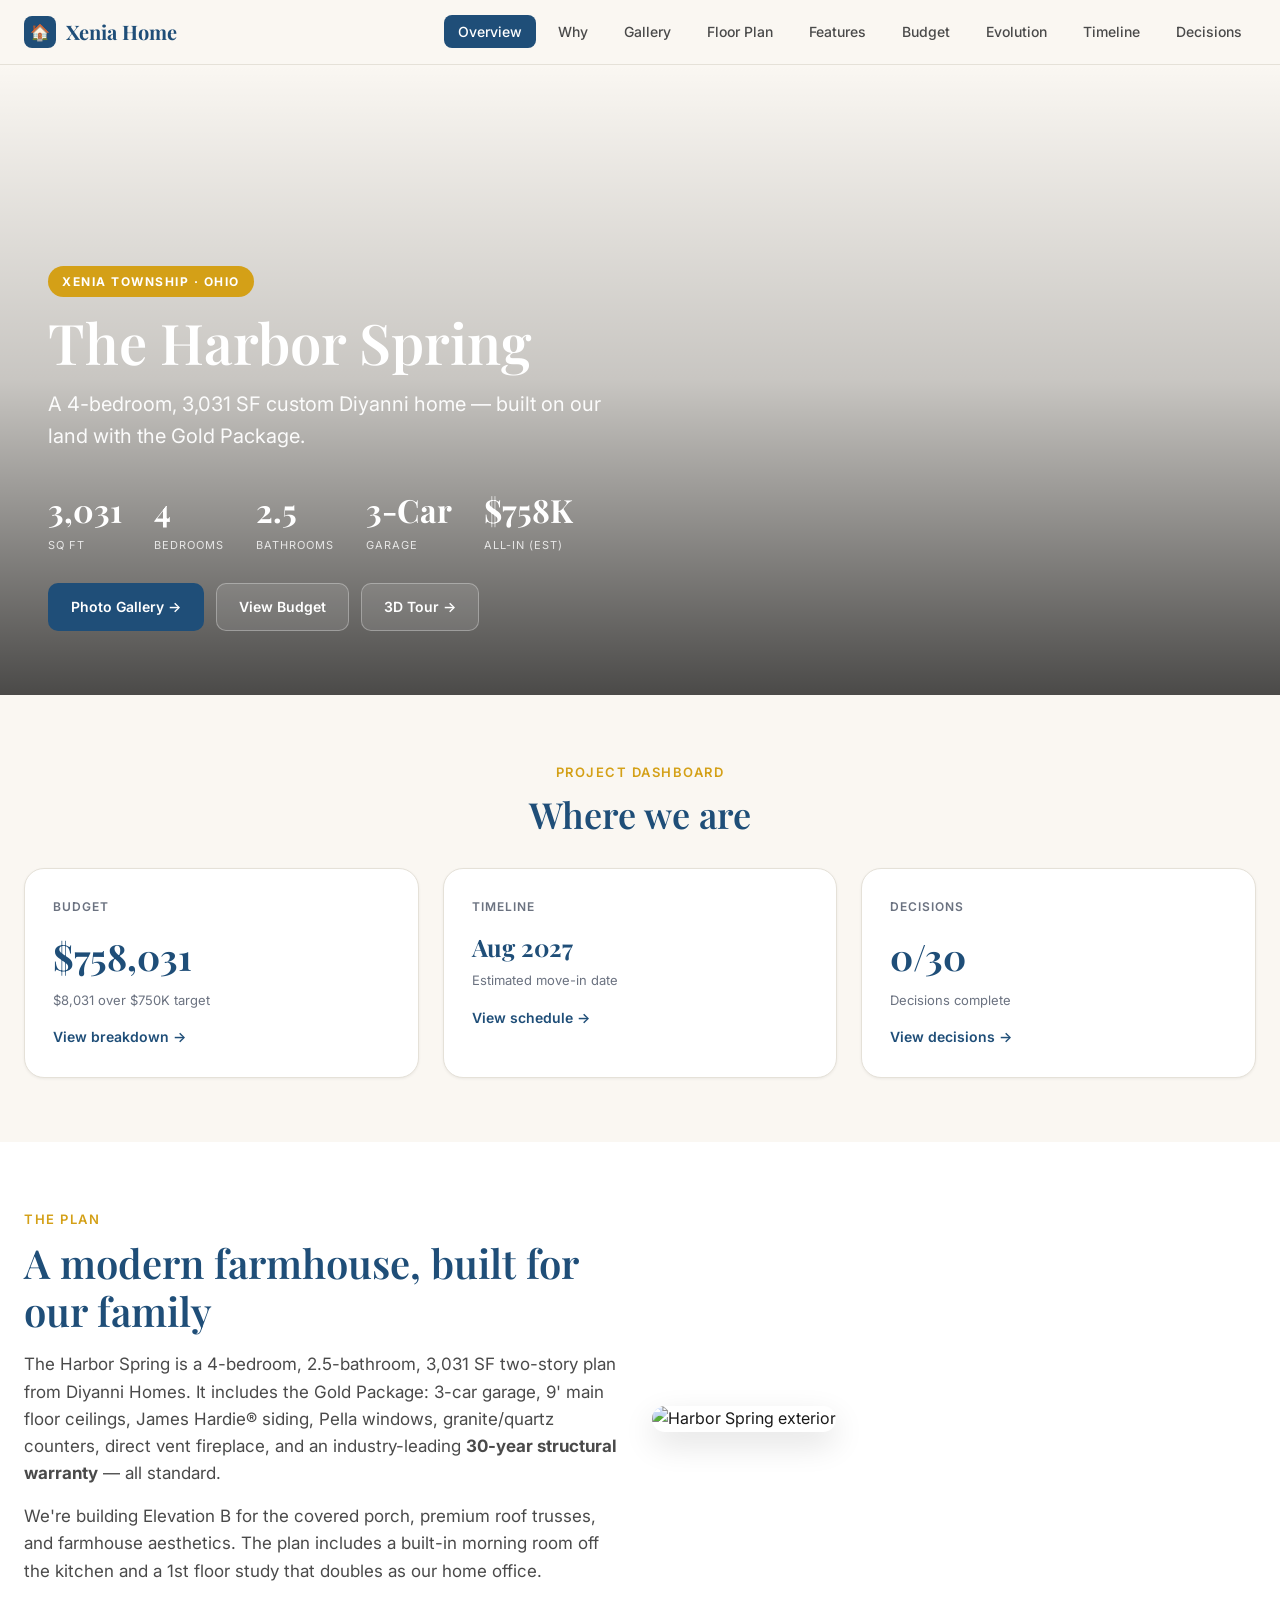
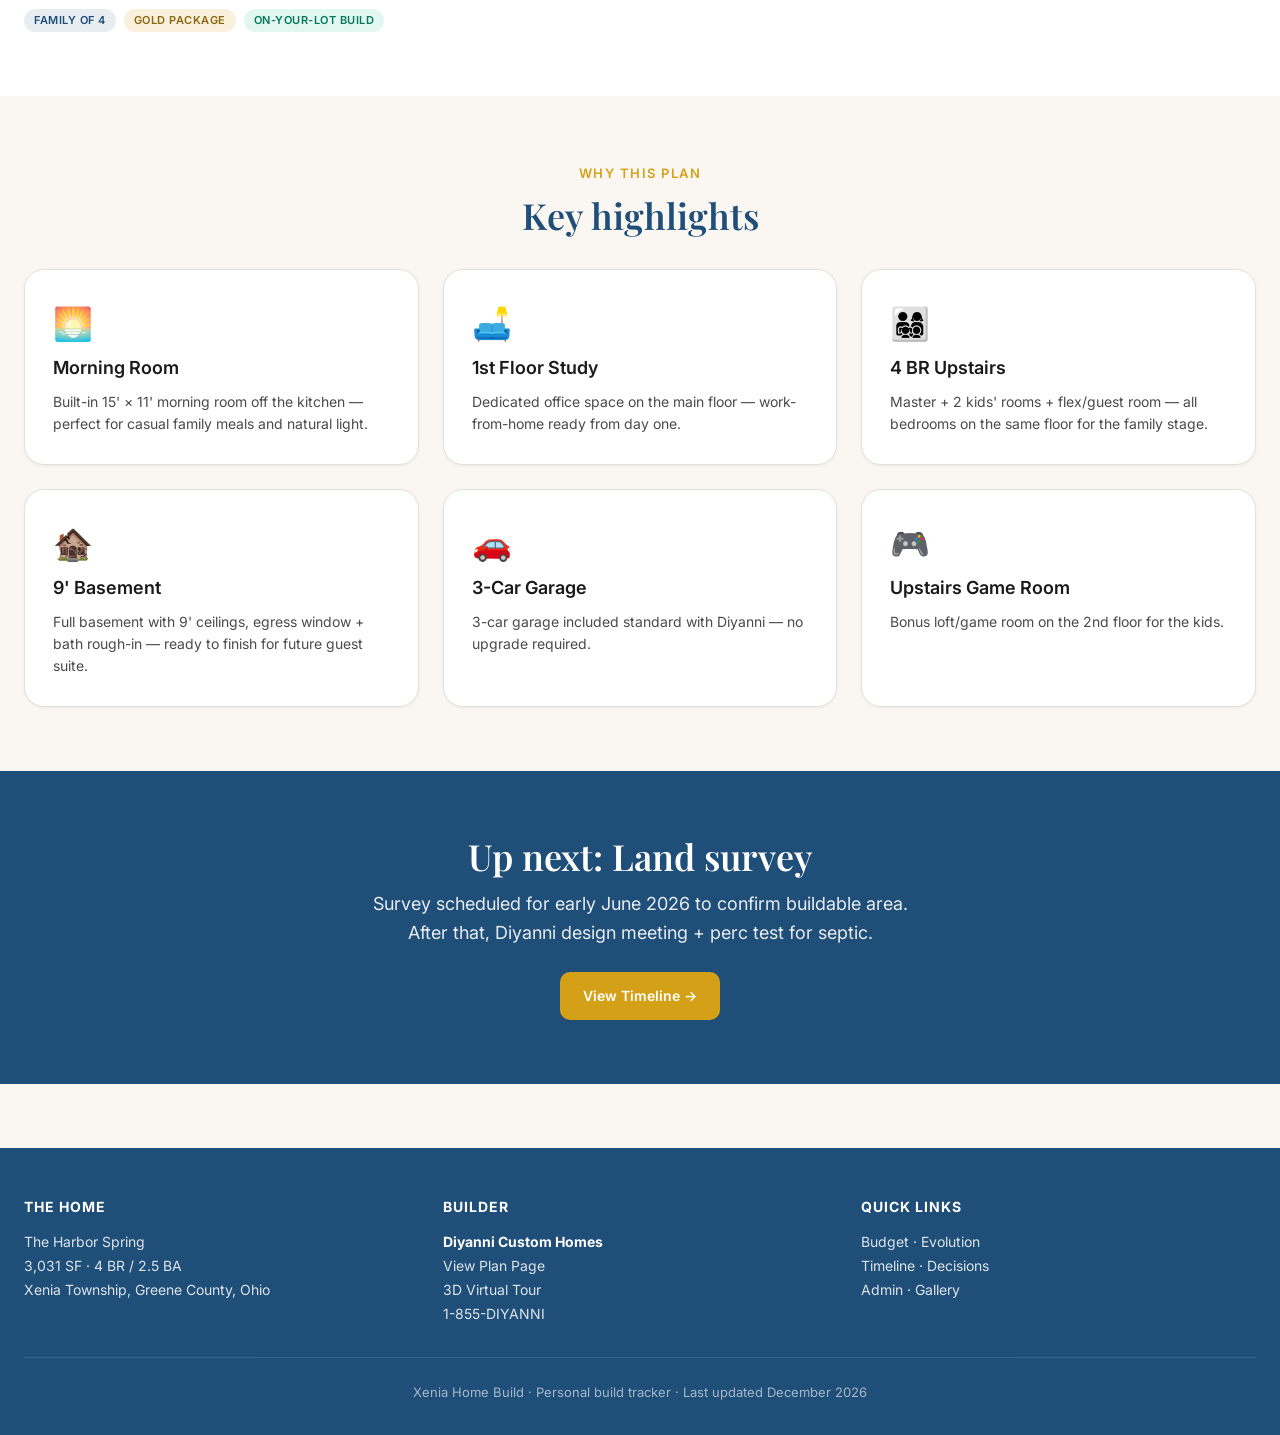
==== index.html @ 233eae73 "Add Why Harbor Spring decision page" ====
<!DOCTYPE html>
<html lang="en">
<head>
<meta charset="UTF-8">
<meta name="viewport" content="width=device-width, initial-scale=1.0">
<title>Xenia Home Build · The Harbor Spring</title>
<meta name="description" content="Tracking the Harbor Spring build in Xenia Township, Ohio">
<link rel="preconnect" href="https://fonts.googleapis.com">
<link rel="preconnect" href="https://fonts.gstatic.com" crossorigin>
<link href="https://fonts.googleapis.com/css2?family=Inter:wght@400;500;600;700&family=Playfair+Display:wght@400;600;700&display=swap" rel="stylesheet">
<link rel="stylesheet" href="css/styles.css">
<script src="https://cdn.jsdelivr.net/npm/@supabase/supabase-js@2"></script>
<script src="js/config.js"></script>
<script src="js/db.js"></script>
<script src="js/meta.js"></script>
</head>
<body data-page="home">

<div id="nav-placeholder"></div>

<!-- HERO -->
<section class="hero">
  <div class="hero-img" style="background-image: url('https://admin.diyannihomes.com/galleries/T%201210%20Longshore%20Rd00094-2.jpg');"></div>
  <div class="hero-content">
    <div class="container">
      <span class="hero-eyebrow">Xenia Township · Ohio</span>
      <h1>The Harbor Spring</h1>
      <p>A 4-bedroom, 3,031 SF custom Diyanni home — built on our land with the Gold Package.</p>
      <div class="hero-stats">
        <div><div class="hero-stat-value">3,031</div><div class="hero-stat-label">Sq Ft</div></div>
        <div><div class="hero-stat-value">4</div><div class="hero-stat-label">Bedrooms</div></div>
        <div><div class="hero-stat-value">2.5</div><div class="hero-stat-label">Bathrooms</div></div>
        <div><div class="hero-stat-value">3-Car</div><div class="hero-stat-label">Garage</div></div>
        <div><div class="hero-stat-value" id="heroPrice">$768K</div><div class="hero-stat-label">All-in (est)</div></div>
      </div>
      <div class="hero-actions">
        <a href="gallery.html" class="btn btn-primary">Photo Gallery →</a>
        <a href="budget.html" class="btn btn-outline" style="background:rgba(255,255,255,0.1); color:white; border-color:rgba(255,255,255,0.3);">View Budget</a>
        <a href="https://my.matterport.com/show/?m=dRwcTENFmXJ" target="_blank" class="btn btn-outline" style="background:rgba(255,255,255,0.1); color:white; border-color:rgba(255,255,255,0.3);">3D Tour →</a>
      </div>
    </div>
  </div>
</section>

<!-- QUICK ACCESS GRID -->
<section class="section">
  <div class="container">
    <div class="text-center mb-4">
      <span style="font-size:13px;text-transform:uppercase;letter-spacing:1.5px;color:var(--accent);font-weight:600;">Project Dashboard</span>
      <h2 style="font-size:36px;margin-top:8px;color:var(--primary);">Where we are</h2>
    </div>
    <div class="grid grid-3">
      <a href="budget.html" class="card" style="text-decoration:none;color:inherit;">
        <div class="card-title">Budget</div>
        <div style="font-size:36px;font-weight:700;font-family:var(--font-display);color:var(--primary);" id="budgetTotal">$767,931</div>
        <p style="color:var(--text-light);font-size:13px;margin-top:4px;" id="budgetStatus">$17,931 over $750K target</p>
        <div style="margin-top:16px;font-size:14px;color:var(--primary);font-weight:600;">View breakdown →</div>
      </a>
      <a href="timeline.html" class="card" style="text-decoration:none;color:inherit;">
        <div class="card-title">Timeline</div>
        <div style="font-size:24px;font-weight:700;font-family:var(--font-display);color:var(--primary);">Aug 2027</div>
        <p style="color:var(--text-light);font-size:13px;margin-top:4px;">Estimated move-in date</p>
        <div style="margin-top:16px;font-size:14px;color:var(--primary);font-weight:600;">View schedule →</div>
      </a>
      <a href="decisions.html" class="card" style="text-decoration:none;color:inherit;">
        <div class="card-title">Decisions</div>
        <div style="font-size:36px;font-weight:700;font-family:var(--font-display);color:var(--primary);"><span id="doneCount">0</span>/<span id="totalCount">30</span></div>
        <p style="color:var(--text-light);font-size:13px;margin-top:4px;">Decisions complete</p>
        <div style="margin-top:16px;font-size:14px;color:var(--primary);font-weight:600;">View decisions →</div>
      </a>
    </div>
  </div>
</section>

<!-- ABOUT THE HOME -->
<section class="section" style="background:white;">
  <div class="container">
    <div class="grid grid-2" style="align-items:center;">
      <div>
        <span style="font-size:13px;text-transform:uppercase;letter-spacing:1.5px;color:var(--accent);font-weight:600;">The Plan</span>
        <h2 style="font-size:40px;margin-top:8px;margin-bottom:16px;color:var(--primary);">A modern farmhouse, built for our family</h2>
        <p style="font-size:17px;color:var(--text-soft);margin-bottom:16px;">The Harbor Spring is a 4-bedroom, 2.5-bathroom, 3,031 SF two-story plan from Diyanni Homes. It includes the Gold Package: 3-car garage, 9' main floor ceilings, James Hardie® siding, Pella windows, granite/quartz counters, direct vent fireplace, and an industry-leading <strong>30-year structural warranty</strong> — all standard.</p>
        <p style="font-size:17px;color:var(--text-soft);margin-bottom:24px;">We're building Elevation B for the covered porch, premium roof trusses, and farmhouse aesthetics. The plan includes a built-in morning room off the kitchen and a 1st floor study that doubles as our home office.</p>
        <div class="flex gap-1" style="flex-wrap:wrap;">
          <span class="badge badge-primary">Family of 4</span>
          <span class="badge badge-accent">Gold Package</span>
          <span class="badge badge-green">On-Your-Lot Build</span>
        </div>
      </div>
      <div>
        <img src="https://admin.diyannihomes.com/galleries/Harbor%20Spring%20Exterior.png" alt="Harbor Spring exterior" style="width:100%;border-radius:var(--radius-lg);box-shadow:var(--shadow-lg);">
      </div>
    </div>
  </div>
</section>

<!-- KEY HIGHLIGHTS -->
<section class="section">
  <div class="container">
    <div class="text-center mb-4">
      <span style="font-size:13px;text-transform:uppercase;letter-spacing:1.5px;color:var(--accent);font-weight:600;">Why This Plan</span>
      <h2 style="font-size:36px;margin-top:8px;color:var(--primary);">Key highlights</h2>
    </div>
    <div class="grid grid-3">
      <div class="card">
        <div style="font-size:32px;margin-bottom:8px;">🌅</div>
        <h3>Morning Room</h3>
        <p style="color:var(--text-soft);font-size:14px;">Built-in 15' × 11' morning room off the kitchen — perfect for casual family meals and natural light.</p>
      </div>
      <div class="card">
        <div style="font-size:32px;margin-bottom:8px;">🛋️</div>
        <h3>1st Floor Study</h3>
        <p style="color:var(--text-soft);font-size:14px;">Dedicated office space on the main floor — work-from-home ready from day one.</p>
      </div>
      <div class="card">
        <div style="font-size:32px;margin-bottom:8px;">👨‍👩‍👧‍👦</div>
        <h3>4 BR Upstairs</h3>
        <p style="color:var(--text-soft);font-size:14px;">Master + 2 kids' rooms + flex/guest room — all bedrooms on the same floor for the family stage.</p>
      </div>
      <div class="card">
        <div style="font-size:32px;margin-bottom:8px;">🏚️</div>
        <h3>9' Basement</h3>
        <p style="color:var(--text-soft);font-size:14px;">Full basement with 9' ceilings, egress window + bath rough-in — ready to finish for future guest suite.</p>
      </div>
      <div class="card">
        <div style="font-size:32px;margin-bottom:8px;">🚗</div>
        <h3>3-Car Garage</h3>
        <p style="color:var(--text-soft);font-size:14px;">3-car garage included standard with Diyanni — no upgrade required.</p>
      </div>
      <div class="card">
        <div style="font-size:32px;margin-bottom:8px;">🎮</div>
        <h3>Upstairs Game Room</h3>
        <p style="color:var(--text-soft);font-size:14px;">Bonus loft/game room on the 2nd floor for the kids.</p>
      </div>
    </div>
  </div>
</section>

<!-- CTA -->
<section class="section" style="background:var(--primary);color:white;">
  <div class="container text-center">
    <h2 style="color:white;font-size:36px;margin-bottom:12px;">Up next: Land survey</h2>
    <p style="opacity:0.9;font-size:18px;margin-bottom:24px;max-width:560px;margin-left:auto;margin-right:auto;">Survey scheduled for early June 2026 to confirm buildable area. After that, Diyanni design meeting + perc test for septic.</p>
    <a href="timeline.html" class="btn btn-accent">View Timeline →</a>
  </div>
</section>

<div id="footer-placeholder"></div>

<script src="js/data.js"></script>
<script src="js/app.js"></script>
<script>
// Calculate budget summary
const b = calcBudget();
document.getElementById('heroPrice').textContent = fmtShort(b.total);
document.getElementById('budgetTotal').textContent = fmt(b.total);
const statusEl = document.getElementById('budgetStatus');
if (b.diff > 0) statusEl.textContent = `${fmt(b.diff)} over $${(HOME.budget.target/1000).toFixed(0)}K target`;
else statusEl.textContent = `${fmt(-b.diff)} under $${(HOME.budget.target/1000).toFixed(0)}K target`;

// Decision counts
const decState = STORAGE.get('decisions', {});
const done = Object.values(decState).filter(v => v && v.done).length;
document.getElementById('doneCount').textContent = done;
document.getElementById('totalCount').textContent = HOME.decisions.length;
</script>
</body>
</html>
---- css/styles.css ----
/* ============ XENIA HOME BUILD - DESIGN SYSTEM ============ */

:root {
  --primary: #1F4E78;
  --primary-dark: #173d5e;
  --primary-light: #2E75B6;
  --accent: #D4A017;
  --accent-light: #F4D068;
  --cream: #FAF7F2;
  --cream-dark: #F0EBE0;
  --text: #1A1A1A;
  --text-soft: #4A4A4A;
  --text-light: #6B7280;
  --border: #E5E1D8;
  --green: #10B981;
  --red: #EF4444;
  --yellow: #FBBF24;
  --shadow-sm: 0 1px 3px rgba(0,0,0,0.06);
  --shadow: 0 4px 12px rgba(0,0,0,0.08);
  --shadow-lg: 0 12px 32px rgba(0,0,0,0.12);
  --radius: 12px;
  --radius-lg: 20px;
  --font-display: 'Playfair Display', Georgia, serif;
  --font-body: 'Inter', -apple-system, BlinkMacSystemFont, sans-serif;
}

* { box-sizing: border-box; margin: 0; padding: 0; }
html { scroll-behavior: smooth; }
body {
  font-family: var(--font-body);
  background: var(--cream);
  color: var(--text);
  line-height: 1.6;
  -webkit-font-smoothing: antialiased;
}
h1, h2, h3 { font-family: var(--font-display); font-weight: 600; line-height: 1.2; }
a { color: var(--primary); text-decoration: none; }
a:hover { color: var(--accent); }

/* ============ NAVIGATION ============ */
.nav {
  position: sticky; top: 0; z-index: 100;
  background: rgba(250, 247, 242, 0.95);
  backdrop-filter: blur(12px);
  border-bottom: 1px solid var(--border);
}
.nav-inner {
  max-width: 1280px; margin: 0 auto;
  padding: 16px 24px;
  display: flex; align-items: center; justify-content: space-between;
}
.nav-brand {
  display: flex; align-items: center; gap: 10px;
  font-family: var(--font-display);
  font-size: 20px; font-weight: 700; color: var(--primary);
}
.nav-brand-icon {
  width: 32px; height: 32px;
  background: var(--primary); color: white;
  border-radius: 8px;
  display: flex; align-items: center; justify-content: center;
  font-size: 16px;
}
.nav-links {
  display: flex; gap: 8px;
  list-style: none;
}
.nav-links a {
  padding: 8px 14px;
  border-radius: 8px;
  font-size: 14px; font-weight: 500;
  color: var(--text-soft);
  transition: all 0.15s;
}
.nav-links a:hover { background: rgba(31,78,120,0.08); color: var(--primary); }
.nav-links a.active { background: var(--primary); color: white; }

.nav-toggle {
  display: none;
  background: none; border: none;
  width: 36px; height: 36px;
  cursor: pointer;
  color: var(--primary);
}

@media (max-width: 880px) {
  .nav-toggle { display: flex; align-items: center; justify-content: center; }
  .nav-links {
    position: absolute; top: 100%; left: 0; right: 0;
    background: var(--cream);
    flex-direction: column;
    padding: 12px 16px;
    gap: 4px;
    border-bottom: 1px solid var(--border);
    display: none;
  }
  .nav-links.open { display: flex; }
  .nav-links a { width: 100%; padding: 12px 16px; }
}

/* ============ LAYOUT ============ */
.container { max-width: 1280px; margin: 0 auto; padding: 0 24px; }
.section { padding: 64px 0; }
.section-narrow { max-width: 880px; margin: 0 auto; padding: 0 24px; }

.page-hero {
  padding: 48px 0 32px;
  text-align: center;
}
.page-hero .eyebrow {
  font-size: 13px; text-transform: uppercase; letter-spacing: 1.5px;
  color: var(--accent); font-weight: 600;
  margin-bottom: 8px;
}
.page-hero h1 {
  font-size: 48px; margin-bottom: 12px;
  color: var(--primary);
}
.page-hero p {
  font-size: 18px; color: var(--text-soft);
  max-width: 640px; margin: 0 auto;
}

/* ============ GRID ============ */
.grid { display: grid; gap: 24px; }
.grid-2 { grid-template-columns: repeat(2, 1fr); }
.grid-3 { grid-template-columns: repeat(3, 1fr); }
.grid-4 { grid-template-columns: repeat(4, 1fr); }
.grid-auto { grid-template-columns: repeat(auto-fit, minmax(280px, 1fr)); }
@media (max-width: 880px) {
  .grid-2, .grid-3, .grid-4 { grid-template-columns: 1fr; }
}
@media (max-width: 640px) {
  .grid-auto { grid-template-columns: 1fr; }
}

/* ============ CARDS ============ */
.card {
  background: white;
  border: 1px solid var(--border);
  border-radius: var(--radius-lg);
  padding: 28px;
  box-shadow: var(--shadow-sm);
  transition: transform 0.2s, box-shadow 0.2s;
}
.card:hover { box-shadow: var(--shadow); }
.card-title {
  font-size: 12px; text-transform: uppercase; letter-spacing: 1px;
  color: var(--text-light); font-weight: 600;
  margin-bottom: 12px;
}
.card h2 { font-size: 24px; margin-bottom: 16px; color: var(--primary); }
.card h3 { font-size: 18px; margin-bottom: 12px; color: var(--text); font-family: var(--font-body); font-weight: 600; }

/* ============ BUTTONS ============ */
.btn {
  display: inline-flex; align-items: center; gap: 8px;
  padding: 12px 22px;
  border-radius: 10px;
  font-size: 14px; font-weight: 600;
  border: 1px solid transparent;
  cursor: pointer;
  transition: all 0.15s;
  text-decoration: none;
}
.btn-primary { background: var(--primary); color: white; }
.btn-primary:hover { background: var(--primary-dark); color: white; transform: translateY(-1px); box-shadow: var(--shadow); }
.btn-outline { background: transparent; color: var(--primary); border-color: var(--primary); }
.btn-outline:hover { background: var(--primary); color: white; }
.btn-accent { background: var(--accent); color: white; }
.btn-accent:hover { background: #B58912; }
.btn-ghost { background: transparent; color: var(--text); }
.btn-ghost:hover { background: var(--cream-dark); }

/* ============ STATS ============ */
.stat-grid {
  display: grid;
  grid-template-columns: repeat(auto-fit, minmax(150px, 1fr));
  gap: 16px;
}
.stat {
  background: white;
  border: 1px solid var(--border);
  border-radius: var(--radius);
  padding: 20px;
  text-align: center;
}
.stat-value {
  font-family: var(--font-display);
  font-size: 32px; font-weight: 700; color: var(--primary);
  line-height: 1.1;
}
.stat-label {
  font-size: 11px; text-transform: uppercase; letter-spacing: 1px;
  color: var(--text-light); font-weight: 600;
  margin-top: 6px;
}

/* ============ HERO ============ */
.hero {
  position: relative;
  height: 70vh; min-height: 480px; max-height: 720px;
  overflow: hidden;
  border-radius: 0;
  display: flex; align-items: flex-end;
}
.hero-img {
  position: absolute; inset: 0;
  background-size: cover; background-position: center;
  z-index: 0;
}
.hero-img::after {
  content: '';
  position: absolute; inset: 0;
  background: linear-gradient(to top, rgba(0,0,0,0.7) 0%, rgba(0,0,0,0.2) 50%, transparent 100%);
}
.hero-content {
  position: relative; z-index: 1;
  color: white;
  padding: 64px 24px;
  width: 100%;
}
.hero-eyebrow {
  display: inline-block;
  padding: 6px 14px;
  background: var(--accent);
  color: white;
  border-radius: 100px;
  font-size: 12px; text-transform: uppercase; letter-spacing: 1.5px;
  font-weight: 700;
  margin-bottom: 16px;
}
.hero h1 {
  font-size: 56px; color: white; margin-bottom: 16px;
  line-height: 1.05;
}
.hero p { font-size: 20px; opacity: 0.95; max-width: 560px; margin-bottom: 24px; }
.hero-stats {
  display: flex; flex-wrap: wrap; gap: 32px;
  margin-top: 32px;
}
.hero-stat-value { font-family: var(--font-display); font-size: 32px; font-weight: 700; }
.hero-stat-label { font-size: 11px; text-transform: uppercase; letter-spacing: 1px; opacity: 0.8; margin-top: 2px; }
.hero-actions {
  display: flex; flex-wrap: wrap; gap: 12px; margin-top: 28px;
}

@media (max-width: 640px) {
  .hero h1 { font-size: 36px; }
  .hero p { font-size: 16px; }
  .hero-content { padding: 40px 24px; }
  .hero-stats { gap: 20px; }
  .hero-stat-value { font-size: 24px; }
}

/* ============ TABLE ============ */
.table {
  width: 100%; border-collapse: collapse;
  background: white;
  border-radius: var(--radius);
  overflow: hidden;
  box-shadow: var(--shadow-sm);
}
.table th, .table td {
  padding: 14px 16px;
  text-align: left;
  border-bottom: 1px solid var(--border);
  font-size: 14px;
}
.table th {
  background: var(--cream-dark);
  font-size: 12px; text-transform: uppercase; letter-spacing: 0.5px;
  font-weight: 600; color: var(--text-soft);
}
.table .amount { text-align: right; font-variant-numeric: tabular-nums; font-weight: 600; }
.table tr.total {
  background: rgba(212, 160, 23, 0.08);
  font-weight: 700;
}
.table tr.total td { border-top: 2px solid var(--accent); font-size: 16px; }
.table tr:last-child td { border-bottom: none; }

/* ============ BADGES ============ */
.badge {
  display: inline-block;
  padding: 3px 10px;
  border-radius: 100px;
  font-size: 11px;
  font-weight: 600;
  text-transform: uppercase;
  letter-spacing: 0.5px;
}
.badge-primary { background: rgba(31,78,120,0.1); color: var(--primary); }
.badge-accent { background: rgba(212,160,23,0.15); color: #8B6614; }
.badge-green { background: rgba(16,185,129,0.12); color: #047857; }
.badge-red { background: rgba(239,68,68,0.12); color: #B91C1C; }

/* ============ GALLERY ============ */
.gallery {
  display: grid;
  grid-template-columns: repeat(auto-fit, minmax(260px, 1fr));
  gap: 16px;
}
.gallery-item {
  position: relative;
  aspect-ratio: 4/3;
  border-radius: var(--radius);
  overflow: hidden;
  cursor: pointer;
  background: var(--cream-dark);
}
.gallery-item img {
  width: 100%; height: 100%; object-fit: cover;
  transition: transform 0.4s;
}
.gallery-item:hover img { transform: scale(1.05); }
.gallery-caption {
  position: absolute; bottom: 0; left: 0; right: 0;
  padding: 16px;
  background: linear-gradient(to top, rgba(0,0,0,0.7), transparent);
  color: white;
  font-size: 14px; font-weight: 500;
}

/* ============ LIGHTBOX ============ */
.lightbox {
  display: none;
  position: fixed; inset: 0;
  background: rgba(0,0,0,0.95);
  z-index: 1000;
  align-items: center; justify-content: center;
  padding: 24px;
}
.lightbox.open { display: flex; }
.lightbox img { max-width: 100%; max-height: 90vh; object-fit: contain; }
.lightbox-close {
  position: absolute; top: 16px; right: 16px;
  background: rgba(255,255,255,0.1);
  color: white; border: none;
  width: 44px; height: 44px;
  border-radius: 50%;
  font-size: 24px; cursor: pointer;
}

/* ============ TIMELINE ============ */
.timeline { position: relative; padding-left: 32px; }
.timeline::before {
  content: ''; position: absolute; left: 12px; top: 8px; bottom: 8px;
  width: 2px; background: var(--border);
}
.timeline-item { position: relative; padding-bottom: 28px; }
.timeline-item::before {
  content: '';
  position: absolute; left: -27px; top: 4px;
  width: 18px; height: 18px;
  background: white; border: 3px solid var(--border);
  border-radius: 50%;
}
.timeline-item.done::before { background: var(--green); border-color: var(--green); }
.timeline-item.current::before { background: var(--accent); border-color: var(--accent); }
.timeline-date {
  font-size: 11px; text-transform: uppercase; letter-spacing: 1px;
  color: var(--text-light); font-weight: 600;
}
.timeline-title { font-size: 16px; font-weight: 600; margin: 2px 0 4px; }
.timeline-desc { font-size: 14px; color: var(--text-soft); }

/* ============ FORM INPUTS ============ */
.input-group label {
  display: block;
  font-size: 12px; text-transform: uppercase; letter-spacing: 0.5px;
  color: var(--text-light); font-weight: 600;
  margin-bottom: 6px;
}
.input-group input, .input-group select, .input-group textarea {
  width: 100%;
  padding: 10px 14px;
  border: 1px solid var(--border);
  border-radius: 8px;
  font-size: 15px;
  font-family: var(--font-body);
  background: white;
  transition: border 0.15s;
}
.input-group input:focus, .input-group select:focus, .input-group textarea:focus {
  outline: none;
  border-color: var(--primary-light);
  box-shadow: 0 0 0 3px rgba(46,117,182,0.1);
}
.slider-row {
  display: flex; align-items: center; gap: 16px;
  padding: 12px 0;
}
.slider-row label { font-size: 13px; min-width: 140px; color: var(--text-soft); font-weight: 500; }
.slider-row input[type=range] { flex: 1; accent-color: var(--primary); }
.slider-row .slider-val {
  min-width: 90px; text-align: right;
  font-weight: 600; color: var(--primary);
  font-variant-numeric: tabular-nums;
}

/* ============ DECISION CARDS ============ */
.decision-list { display: flex; flex-direction: column; gap: 12px; }
.decision {
  background: white;
  border: 1px solid var(--border);
  border-radius: var(--radius);
  padding: 16px 20px;
  display: flex; align-items: flex-start; gap: 16px;
}
.decision-checkbox {
  width: 22px; height: 22px;
  margin-top: 2px;
  accent-color: var(--green);
  cursor: pointer;
}
.decision-content { flex: 1; }
.decision-title { font-weight: 600; font-size: 15px; margin-bottom: 2px; }
.decision-meta {
  display: flex; flex-wrap: wrap; gap: 10px;
  font-size: 12px; color: var(--text-light);
}
.decision-note {
  margin-top: 8px;
  font-size: 13px; color: var(--text-soft);
  padding: 8px 12px;
  background: var(--cream);
  border-radius: 6px;
  border-left: 3px solid var(--accent);
}
.decision.done .decision-title { text-decoration: line-through; color: var(--text-light); }

/* ============ BUDGET CHART CONTAINER ============ */
.chart-container { position: relative; height: 320px; }

/* ============ FOOTER ============ */
.footer {
  background: var(--primary);
  color: rgba(255,255,255,0.85);
  padding: 48px 0 32px;
  margin-top: 64px;
}
.footer h4 {
  color: white;
  font-family: var(--font-body);
  font-size: 14px;
  text-transform: uppercase;
  letter-spacing: 1px;
  margin-bottom: 12px;
}
.footer a { color: rgba(255,255,255,0.85); }
.footer a:hover { color: var(--accent-light); }
.footer-bottom {
  margin-top: 32px;
  padding-top: 24px;
  border-top: 1px solid rgba(255,255,255,0.15);
  font-size: 13px;
  text-align: center;
  opacity: 0.7;
}

/* ============ UTILITIES ============ */
.text-center { text-align: center; }
.text-right { text-align: right; }
.text-primary { color: var(--primary); }
.text-accent { color: var(--accent); }
.text-green { color: var(--green); }
.text-red { color: var(--red); }
.text-light { color: var(--text-light); }
.mt-1 { margin-top: 8px; } .mt-2 { margin-top: 16px; } .mt-3 { margin-top: 24px; } .mt-4 { margin-top: 32px; }
.mb-1 { margin-bottom: 8px; } .mb-2 { margin-bottom: 16px; } .mb-3 { margin-bottom: 24px; } .mb-4 { margin-bottom: 32px; }
.flex { display: flex; }
.flex-col { flex-direction: column; }
.items-center { align-items: center; }
.justify-between { justify-content: space-between; }
.gap-1 { gap: 8px; } .gap-2 { gap: 16px; } .gap-3 { gap: 24px; }
.w-full { width: 100%; }
.hidden { display: none; }
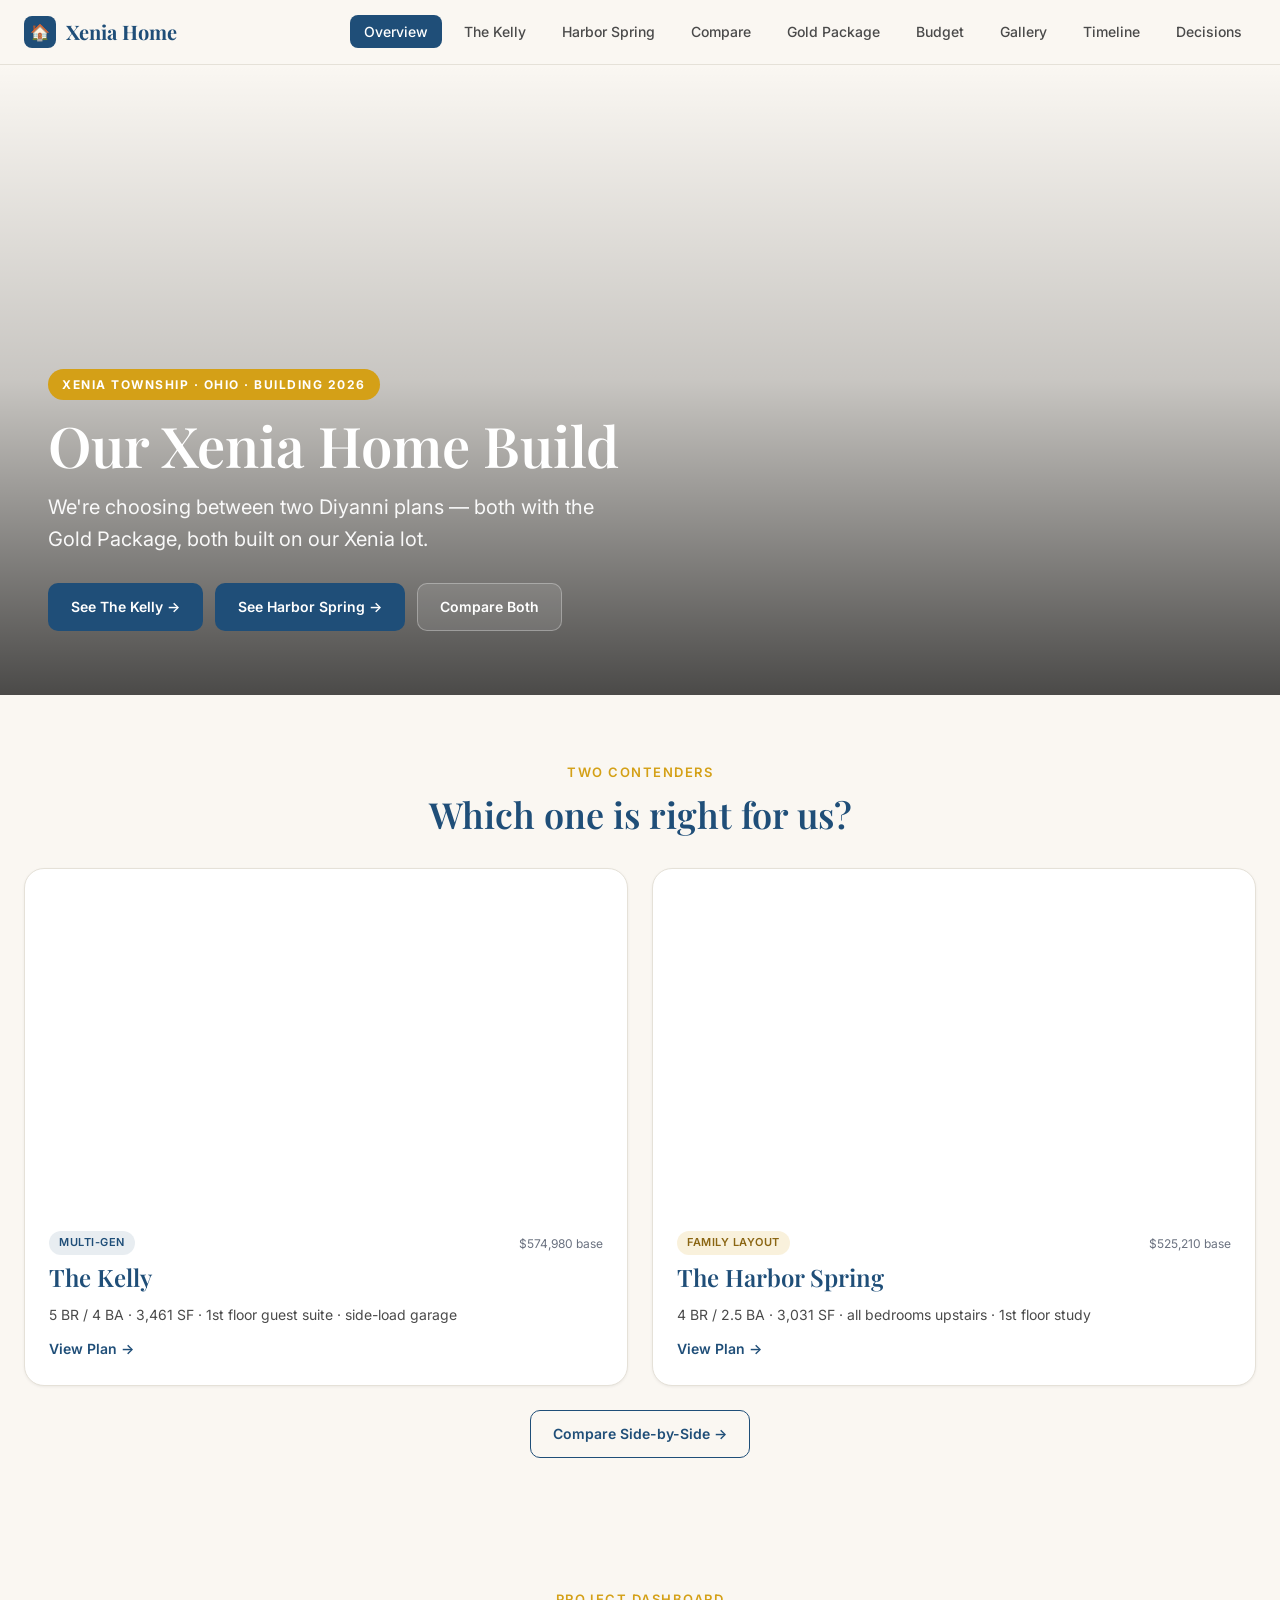
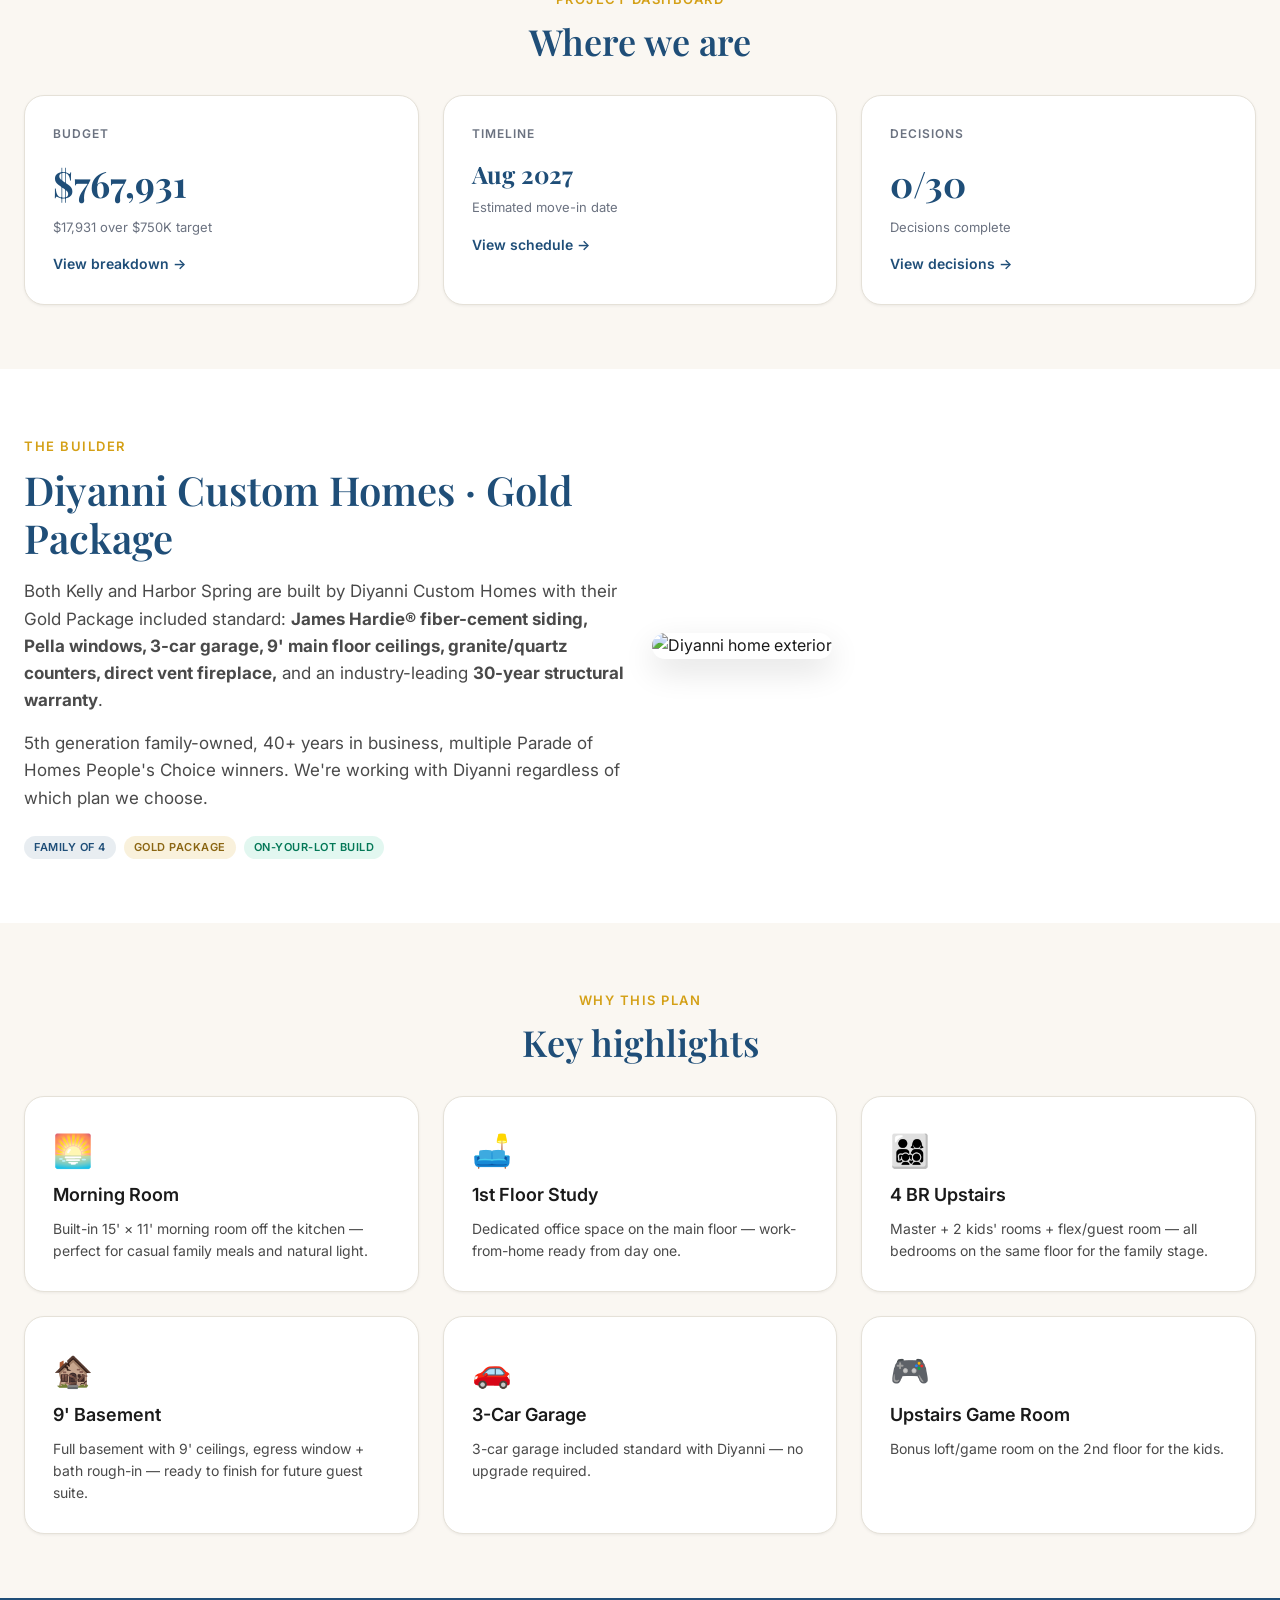
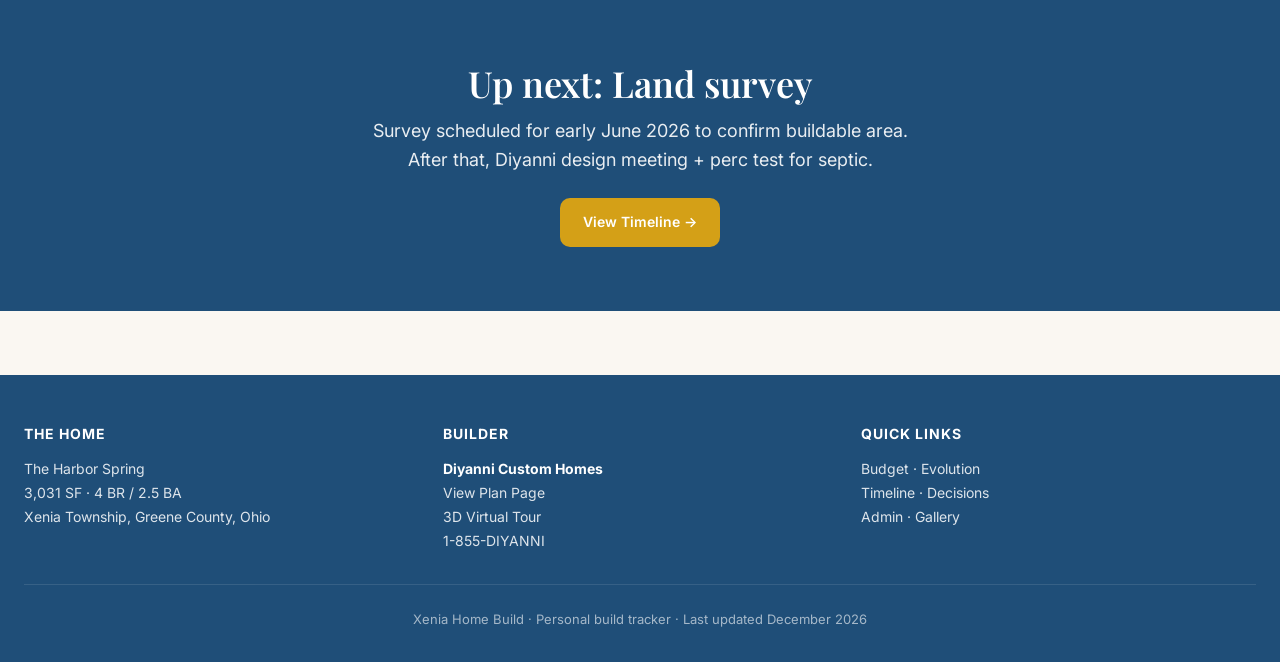
==== commit 65681015: "Add Kelly plan, restructure nav, reframe site as plan comparison" ====
--- a/index.html
+++ b/index.html
@@ -23,21 +23,53 @@
   <div class="hero-img" style="background-image: url('https://admin.diyannihomes.com/galleries/T%201210%20Longshore%20Rd00094-2.jpg');"></div>
   <div class="hero-content">
     <div class="container">
-      <span class="hero-eyebrow">Xenia Township · Ohio</span>
-      <h1>The Harbor Spring</h1>
-      <p>A 4-bedroom, 3,031 SF custom Diyanni home — built on our land with the Gold Package.</p>
-      <div class="hero-stats">
-        <div><div class="hero-stat-value">3,031</div><div class="hero-stat-label">Sq Ft</div></div>
-        <div><div class="hero-stat-value">4</div><div class="hero-stat-label">Bedrooms</div></div>
-        <div><div class="hero-stat-value">2.5</div><div class="hero-stat-label">Bathrooms</div></div>
-        <div><div class="hero-stat-value">3-Car</div><div class="hero-stat-label">Garage</div></div>
-        <div><div class="hero-stat-value" id="heroPrice">$768K</div><div class="hero-stat-label">All-in (est)</div></div>
-      </div>
+      <span class="hero-eyebrow">Xenia Township · Ohio · Building 2026</span>
+      <h1>Our Xenia Home Build</h1>
+      <p>We're choosing between two Diyanni plans — both with the Gold Package, both built on our Xenia lot.</p>
       <div class="hero-actions">
-        <a href="gallery.html" class="btn btn-primary">Photo Gallery →</a>
-        <a href="budget.html" class="btn btn-outline" style="background:rgba(255,255,255,0.1); color:white; border-color:rgba(255,255,255,0.3);">View Budget</a>
-        <a href="https://my.matterport.com/show/?m=dRwcTENFmXJ" target="_blank" class="btn btn-outline" style="background:rgba(255,255,255,0.1); color:white; border-color:rgba(255,255,255,0.3);">3D Tour →</a>
-      </div>
+        <a href="kelly.html" class="btn btn-primary">See The Kelly →</a>
+        <a href="floor-plan.html" class="btn btn-primary">See Harbor Spring →</a>
+        <a href="compare.html" class="btn btn-outline" style="background:rgba(255,255,255,0.1); color:white; border-color:rgba(255,255,255,0.3);">Compare Both</a>
+      </div>
+    </div>
+  </div>
+</section>
+
+<!-- PLAN PICKER -->
+<section class="section">
+  <div class="container">
+    <div class="text-center mb-4">
+      <span style="font-size:13px;text-transform:uppercase;letter-spacing:1.5px;color:var(--accent);font-weight:600;">Two Contenders</span>
+      <h2 style="font-size:36px;margin-top:8px;color:var(--primary);">Which one is right for us?</h2>
+    </div>
+    <div class="grid grid-2">
+      <a href="kelly.html" class="card" style="text-decoration:none; color:inherit; padding:0; overflow:hidden;">
+        <div style="aspect-ratio:16/9; background-image:url('https://admin.diyannihomes.com/content/img/StandardElevation_FloorPlanId_73_638458538859422018.jpg'); background-size:cover; background-position:center;"></div>
+        <div style="padding:24px;">
+          <div style="display:flex; justify-content:space-between; align-items:center; margin-bottom:8px;">
+            <span class="badge badge-primary">Multi-Gen</span>
+            <span style="color:var(--text-light); font-size:12px;">$574,980 base</span>
+          </div>
+          <h3 style="font-size:24px; color:var(--primary); font-family:var(--font-display);">The Kelly</h3>
+          <p style="color:var(--text-soft); font-size:14px; margin-top:8px;">5 BR / 4 BA · 3,461 SF · 1st floor guest suite · side-load garage</p>
+          <div style="margin-top:12px; color:var(--primary); font-weight:600; font-size:14px;">View Plan →</div>
+        </div>
+      </a>
+      <a href="floor-plan.html" class="card" style="text-decoration:none; color:inherit; padding:0; overflow:hidden;">
+        <div style="aspect-ratio:16/9; background-image:url('https://admin.diyannihomes.com/galleries/T%201210%20Longshore%20Rd00094-2.jpg'); background-size:cover; background-position:center;"></div>
+        <div style="padding:24px;">
+          <div style="display:flex; justify-content:space-between; align-items:center; margin-bottom:8px;">
+            <span class="badge badge-accent">Family Layout</span>
+            <span style="color:var(--text-light); font-size:12px;">$525,210 base</span>
+          </div>
+          <h3 style="font-size:24px; color:var(--primary); font-family:var(--font-display);">The Harbor Spring</h3>
+          <p style="color:var(--text-soft); font-size:14px; margin-top:8px;">4 BR / 2.5 BA · 3,031 SF · all bedrooms upstairs · 1st floor study</p>
+          <div style="margin-top:12px; color:var(--primary); font-weight:600; font-size:14px;">View Plan →</div>
+        </div>
+      </a>
+    </div>
+    <div class="text-center mt-3">
+      <a href="compare.html" class="btn btn-outline">Compare Side-by-Side →</a>
     </div>
   </div>
 </section>
@@ -72,15 +104,15 @@
   </div>
 </section>
 
-<!-- ABOUT THE HOME -->
+<!-- ABOUT THE BUILDER -->
 <section class="section" style="background:white;">
   <div class="container">
     <div class="grid grid-2" style="align-items:center;">
       <div>
-        <span style="font-size:13px;text-transform:uppercase;letter-spacing:1.5px;color:var(--accent);font-weight:600;">The Plan</span>
-        <h2 style="font-size:40px;margin-top:8px;margin-bottom:16px;color:var(--primary);">A modern farmhouse, built for our family</h2>
-        <p style="font-size:17px;color:var(--text-soft);margin-bottom:16px;">The Harbor Spring is a 4-bedroom, 2.5-bathroom, 3,031 SF two-story plan from Diyanni Homes. It includes the Gold Package: 3-car garage, 9' main floor ceilings, James Hardie® siding, Pella windows, granite/quartz counters, direct vent fireplace, and an industry-leading <strong>30-year structural warranty</strong> — all standard.</p>
-        <p style="font-size:17px;color:var(--text-soft);margin-bottom:24px;">We're building Elevation B for the covered porch, premium roof trusses, and farmhouse aesthetics. The plan includes a built-in morning room off the kitchen and a 1st floor study that doubles as our home office.</p>
+        <span style="font-size:13px;text-transform:uppercase;letter-spacing:1.5px;color:var(--accent);font-weight:600;">The Builder</span>
+        <h2 style="font-size:40px;margin-top:8px;margin-bottom:16px;color:var(--primary);">Diyanni Custom Homes · Gold Package</h2>
+        <p style="font-size:17px;color:var(--text-soft);margin-bottom:16px;">Both Kelly and Harbor Spring are built by Diyanni Custom Homes with their Gold Package included standard: <strong>James Hardie® fiber-cement siding, Pella windows, 3-car garage, 9' main floor ceilings, granite/quartz counters, direct vent fireplace,</strong> and an industry-leading <strong>30-year structural warranty</strong>.</p>
+        <p style="font-size:17px;color:var(--text-soft);margin-bottom:24px;">5th generation family-owned, 40+ years in business, multiple Parade of Homes People's Choice winners. We're working with Diyanni regardless of which plan we choose.</p>
         <div class="flex gap-1" style="flex-wrap:wrap;">
           <span class="badge badge-primary">Family of 4</span>
           <span class="badge badge-accent">Gold Package</span>
@@ -88,7 +120,7 @@
         </div>
       </div>
       <div>
-        <img src="https://admin.diyannihomes.com/galleries/Harbor%20Spring%20Exterior.png" alt="Harbor Spring exterior" style="width:100%;border-radius:var(--radius-lg);box-shadow:var(--shadow-lg);">
+        <img src="https://admin.diyannihomes.com/galleries/Harbor%20Spring%20Exterior.png" alt="Diyanni home exterior" style="width:100%;border-radius:var(--radius-lg);box-shadow:var(--shadow-lg);">
       </div>
     </div>
   </div>
--- a/css/styles.css
+++ b/css/styles.css
@@ -128,7 +128,11 @@
 .grid-4 { grid-template-columns: repeat(4, 1fr); }
 .grid-auto { grid-template-columns: repeat(auto-fit, minmax(280px, 1fr)); }
 @media (max-width: 880px) {
-  .grid-2, .grid-3, .grid-4 { grid-template-columns: 1fr; }
+  .grid-3, .grid-4 { grid-template-columns: repeat(2, 1fr); }
+}
+@media (max-width: 760px) {
+  .grid-2, .grid-3, .grid-4 { grid-template-columns: 1fr !important; }
+  .grid { gap: 16px; }
 }
 @media (max-width: 640px) {
   .grid-auto { grid-template-columns: 1fr; }
@@ -457,6 +461,148 @@
   font-size: 13px;
   text-align: center;
   opacity: 0.7;
+}
+
+/* ============ WHY PAGE CARDS ============ */
+.why-num {
+  font-family: var(--font-display);
+  font-size: 48px;
+  font-weight: 700;
+  color: var(--accent);
+  line-height: 1;
+  margin-bottom: 8px;
+}
+.card .why-num + h3 {
+  font-size: 22px;
+  color: var(--primary);
+  margin-bottom: 8px;
+  font-family: var(--font-display);
+  font-weight: 600;
+}
+.card .why-num + h3 + p {
+  color: var(--text-soft);
+  font-size: 15px;
+  line-height: 1.6;
+}
+.card-wide {
+  grid-column: span 2;
+}
+@media (max-width: 760px) {
+  .why-num { font-size: 36px; }
+  .card .why-num + h3 { font-size: 18px; }
+  .card .why-num + h3 + p { font-size: 14px; }
+  .card-wide { grid-column: auto !important; }
+}
+
+/* ============ COMPREHENSIVE MOBILE OVERRIDES ============ */
+@media (max-width: 760px) {
+  .container { padding: 0 16px; }
+  .section { padding: 40px 0; }
+
+  /* Page hero - smaller text on mobile */
+  .page-hero { padding: 32px 0 24px; }
+  .page-hero h1 { font-size: 32px !important; }
+  .page-hero p { font-size: 15px; }
+
+  /* Generic section headings on mobile */
+  h2 { font-size: 22px !important; }
+  h3 { font-size: 16px !important; }
+
+  /* Big inline font sizes override - mostly used in section titles */
+  section h2[style*="font-size:36px"],
+  section h2[style*="font-size:40px"],
+  section h2[style*="font-size:32px"] {
+    font-size: 26px !important;
+  }
+
+  /* Card adjustments for mobile */
+  .card { padding: 20px; }
+  .card h2 { font-size: 20px !important; margin-bottom: 12px; }
+  .card h3 { font-size: 16px !important; }
+
+  /* Why page giant numbers shrink */
+  .card div[style*="font-size:48px"] { font-size: 32px !important; }
+  .card div[style*="font-size:36px"] { font-size: 26px !important; }
+  .card div[style*="font-size:32px"] { font-size: 24px !important; }
+  .card div[style*="font-size:24px"] { font-size: 20px !important; }
+
+  /* Hero stats on mobile */
+  .hero h1 { font-size: 32px !important; }
+  .hero p { font-size: 15px; }
+  .hero-content { padding: 32px 16px; }
+  .hero-stats { gap: 14px; }
+  .hero-stat-value { font-size: 22px; }
+  .hero-stat-label { font-size: 10px; }
+  .hero-actions { flex-direction: column; align-items: stretch; gap: 8px; }
+  .hero-actions .btn { justify-content: center; }
+
+  /* Buttons full-width on mobile */
+  .btn { padding: 10px 16px; font-size: 13px; }
+
+  /* Tables - smaller text and tighter padding on mobile */
+  .table { font-size: 12px; }
+  .table th, .table td { padding: 8px 10px; }
+
+  /* Stat grid more compact */
+  .stat-grid { grid-template-columns: repeat(2, 1fr) !important; }
+  .stat { padding: 14px; }
+  .stat-value { font-size: 22px; }
+  .stat-label { font-size: 10px; }
+
+  /* Form rows stack better */
+  .calc-grid { grid-template-columns: 1fr 1fr; }
+  .slider-row { flex-direction: column; align-items: stretch; gap: 6px; }
+  .slider-row label { min-width: 0; }
+  .slider-row .slider-val { text-align: left; min-width: 0; }
+
+  /* Timeline tighter */
+  .timeline { padding-left: 24px; }
+  .timeline-title { font-size: 14px; }
+  .timeline-desc { font-size: 12px; }
+
+  /* Footer columns stack */
+  .footer { padding: 32px 0 24px; }
+  .footer .grid-3 { grid-template-columns: 1fr; }
+
+  /* Gallery 2 columns on mobile */
+  .gallery { grid-template-columns: repeat(2, 1fr); gap: 8px; }
+  .gallery-caption { font-size: 11px; padding: 8px; }
+
+  /* Nav brand smaller */
+  .nav-brand { font-size: 17px; }
+  .nav-brand-icon { width: 28px; height: 28px; font-size: 14px; }
+
+  /* Reduce all max-width sections */
+  .section-narrow { padding: 0 16px; }
+
+  /* Decision page tweaks */
+  .decision { padding: 12px 14px; }
+  .decision-title { font-size: 14px; }
+  .decision-meta { font-size: 11px; }
+
+  /* Budget page top KPI numbers */
+  div[style*="font-size:48px"][id*="Display"],
+  div[style*="font-size:48px"][id*="kpi"] {
+    font-size: 28px !important;
+  }
+  div[style*="font-size:36px"][id="budgetTotal"] {
+    font-size: 26px !important;
+  }
+}
+
+@media (max-width: 480px) {
+  .container { padding: 0 12px; }
+  .page-hero h1 { font-size: 26px !important; }
+  .hero h1 { font-size: 26px !important; }
+  section h2[style*="font-size"] { font-size: 22px !important; }
+  .card { padding: 16px; }
+  .card div[style*="font-size:48px"] { font-size: 28px !important; }
+
+  /* 1 column gallery on very small screens */
+  .gallery { grid-template-columns: 1fr; }
+
+  /* Stat grid 1 column on tiny screens */
+  .stat-grid { grid-template-columns: 1fr !important; }
 }
 
 /* ============ UTILITIES ============ */
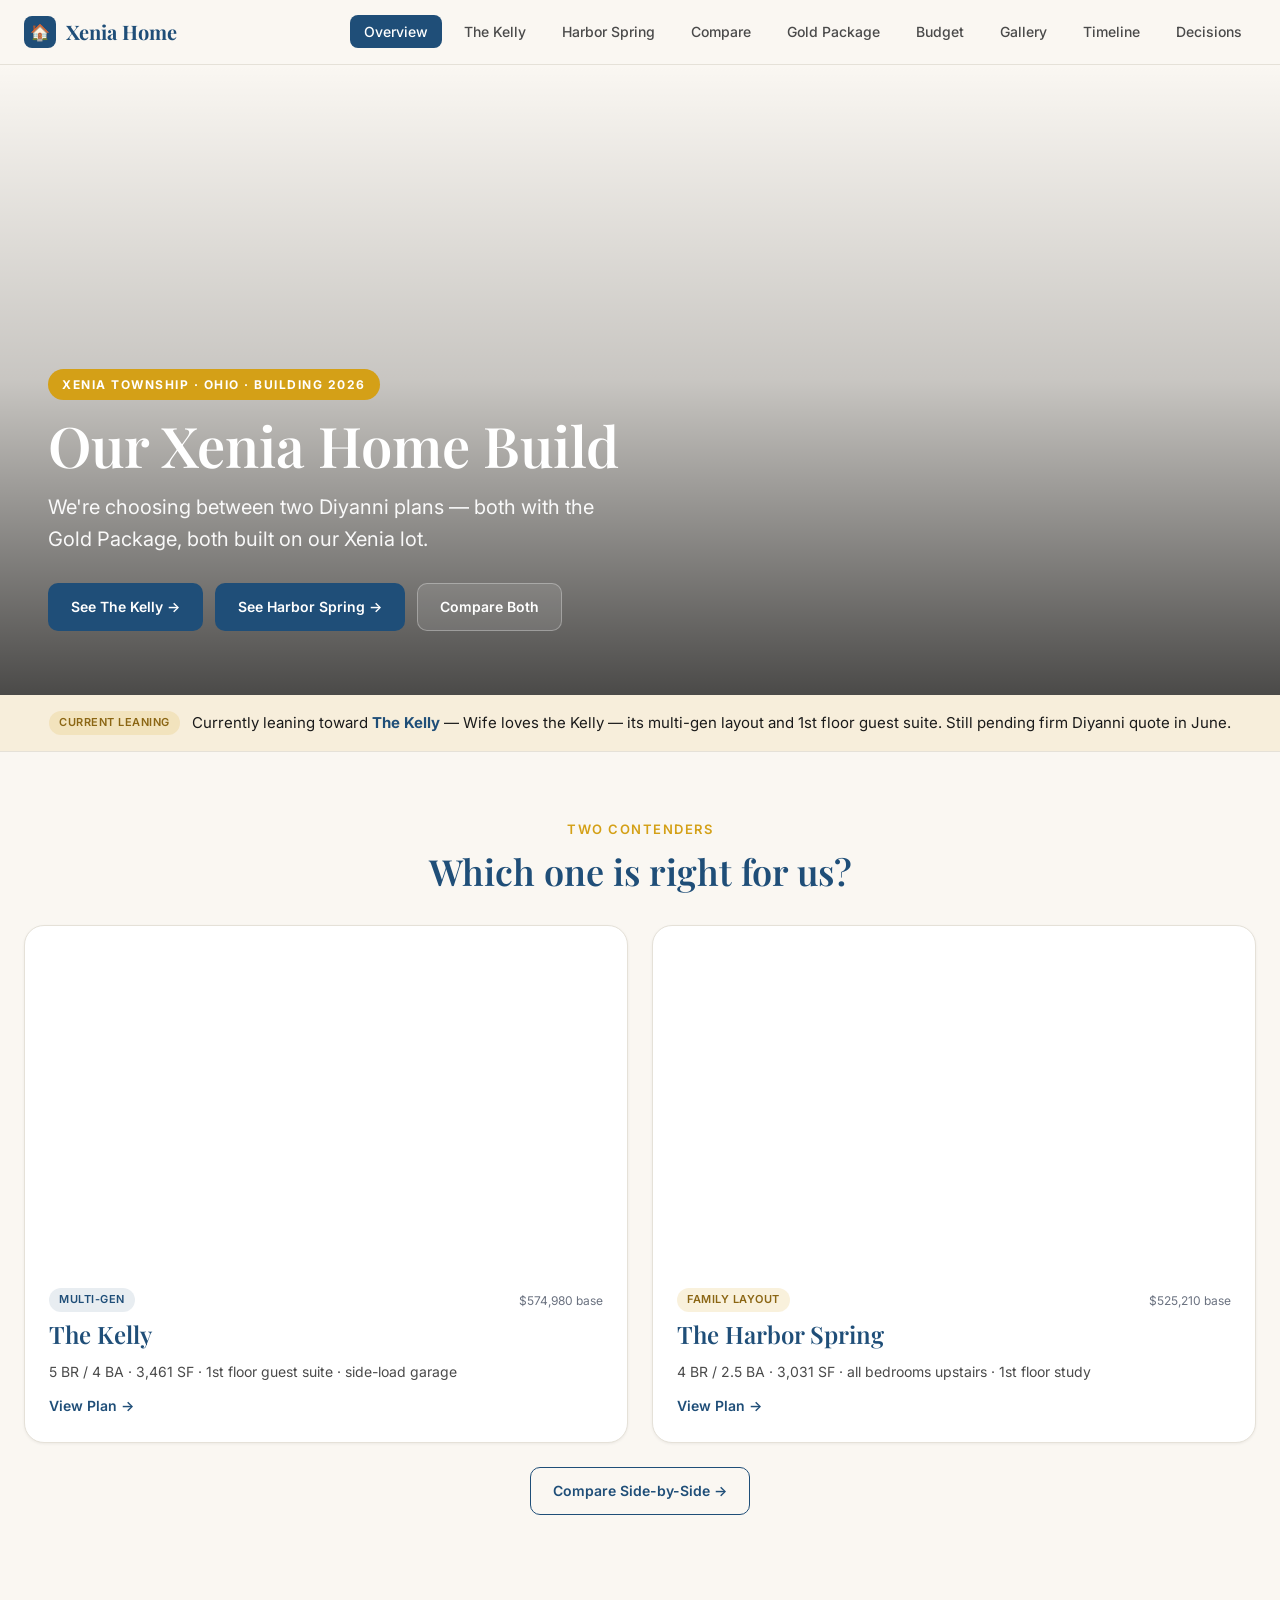
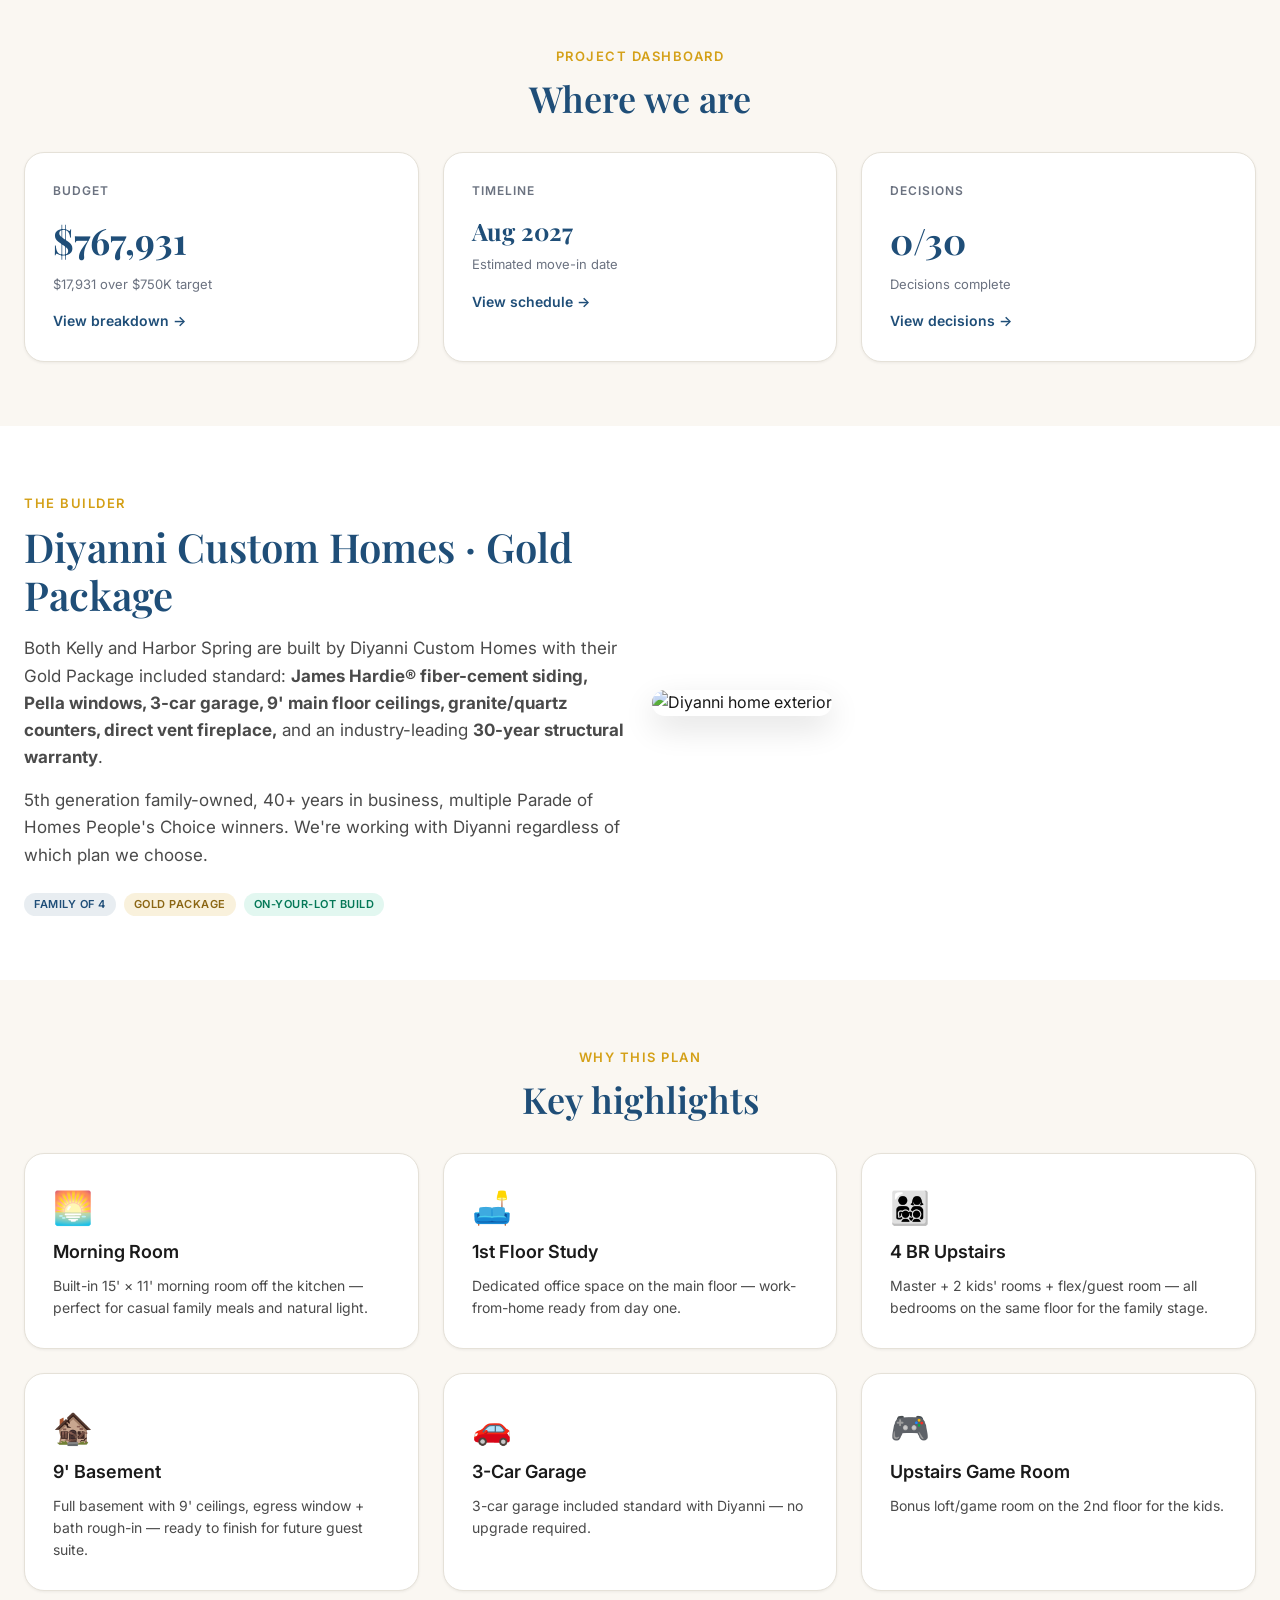
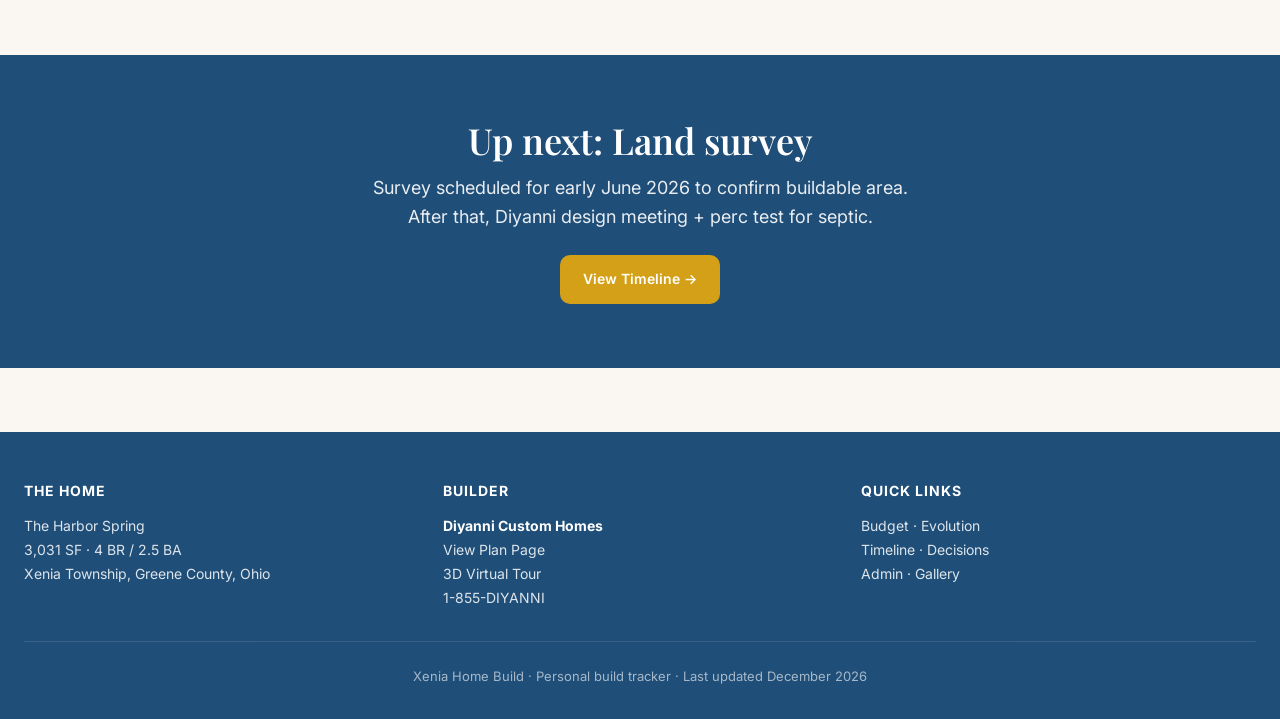
==== commit 78f185e5: "Add plan toggle on budget page + leaning indicator on overview" ====
--- a/index.html
+++ b/index.html
@@ -35,6 +35,16 @@
   </div>
 </section>
 
+<!-- LEANING INDICATOR -->
+<section id="leaningBanner" style="display:none; padding:16px 0; background:rgba(212, 160, 23, 0.1); border-bottom:1px solid var(--border);">
+  <div class="container">
+    <div style="display:flex; align-items:center; justify-content:center; gap:12px; flex-wrap:wrap; text-align:center;">
+      <span class="badge badge-accent" style="font-size:11px;">Current Leaning</span>
+      <span style="font-size:15px; color:var(--text);" id="leaningText"></span>
+    </div>
+  </div>
+</section>
+
 <!-- PLAN PICKER -->
 <section class="section">
   <div class="container">
@@ -182,6 +192,24 @@
 <script src="js/data.js"></script>
 <script src="js/app.js"></script>
 <script>
+// Render leaning banner if applicable
+const leaning = HOME.decisionStatus;
+const leaningBanner = document.getElementById('leaningBanner');
+const leaningText = document.getElementById('leaningText');
+if (leaning === 'leaning-kelly') {
+  leaningBanner.style.display = 'block';
+  leaningText.innerHTML = `Currently leaning toward <strong><a href="kelly.html" style="color:var(--primary);">The Kelly</a></strong>${HOME.leaningNote ? ' — ' + HOME.leaningNote : ''}`;
+} else if (leaning === 'leaning-harborSpring') {
+  leaningBanner.style.display = 'block';
+  leaningText.innerHTML = `Currently leaning toward <strong><a href="floor-plan.html" style="color:var(--primary);">The Harbor Spring</a></strong>${HOME.leaningNote ? ' — ' + HOME.leaningNote : ''}`;
+} else if (leaning === 'locked-in' && HOME.primaryPlan) {
+  leaningBanner.style.display = 'block';
+  leaningBanner.style.background = 'rgba(16, 185, 129, 0.1)';
+  const planUrl = HOME.primaryPlan === 'kelly' ? 'kelly.html' : 'floor-plan.html';
+  const planName = HOME.primaryPlan === 'kelly' ? 'The Kelly' : 'The Harbor Spring';
+  leaningText.innerHTML = `✅ Locked in: <strong><a href="${planUrl}" style="color:var(--primary);">${planName}</a></strong>${HOME.decisionDate ? ' · ' + HOME.decisionDate : ''}`;
+}
+
 // Calculate budget summary
 const b = calcBudget();
 document.getElementById('heroPrice').textContent = fmtShort(b.total);
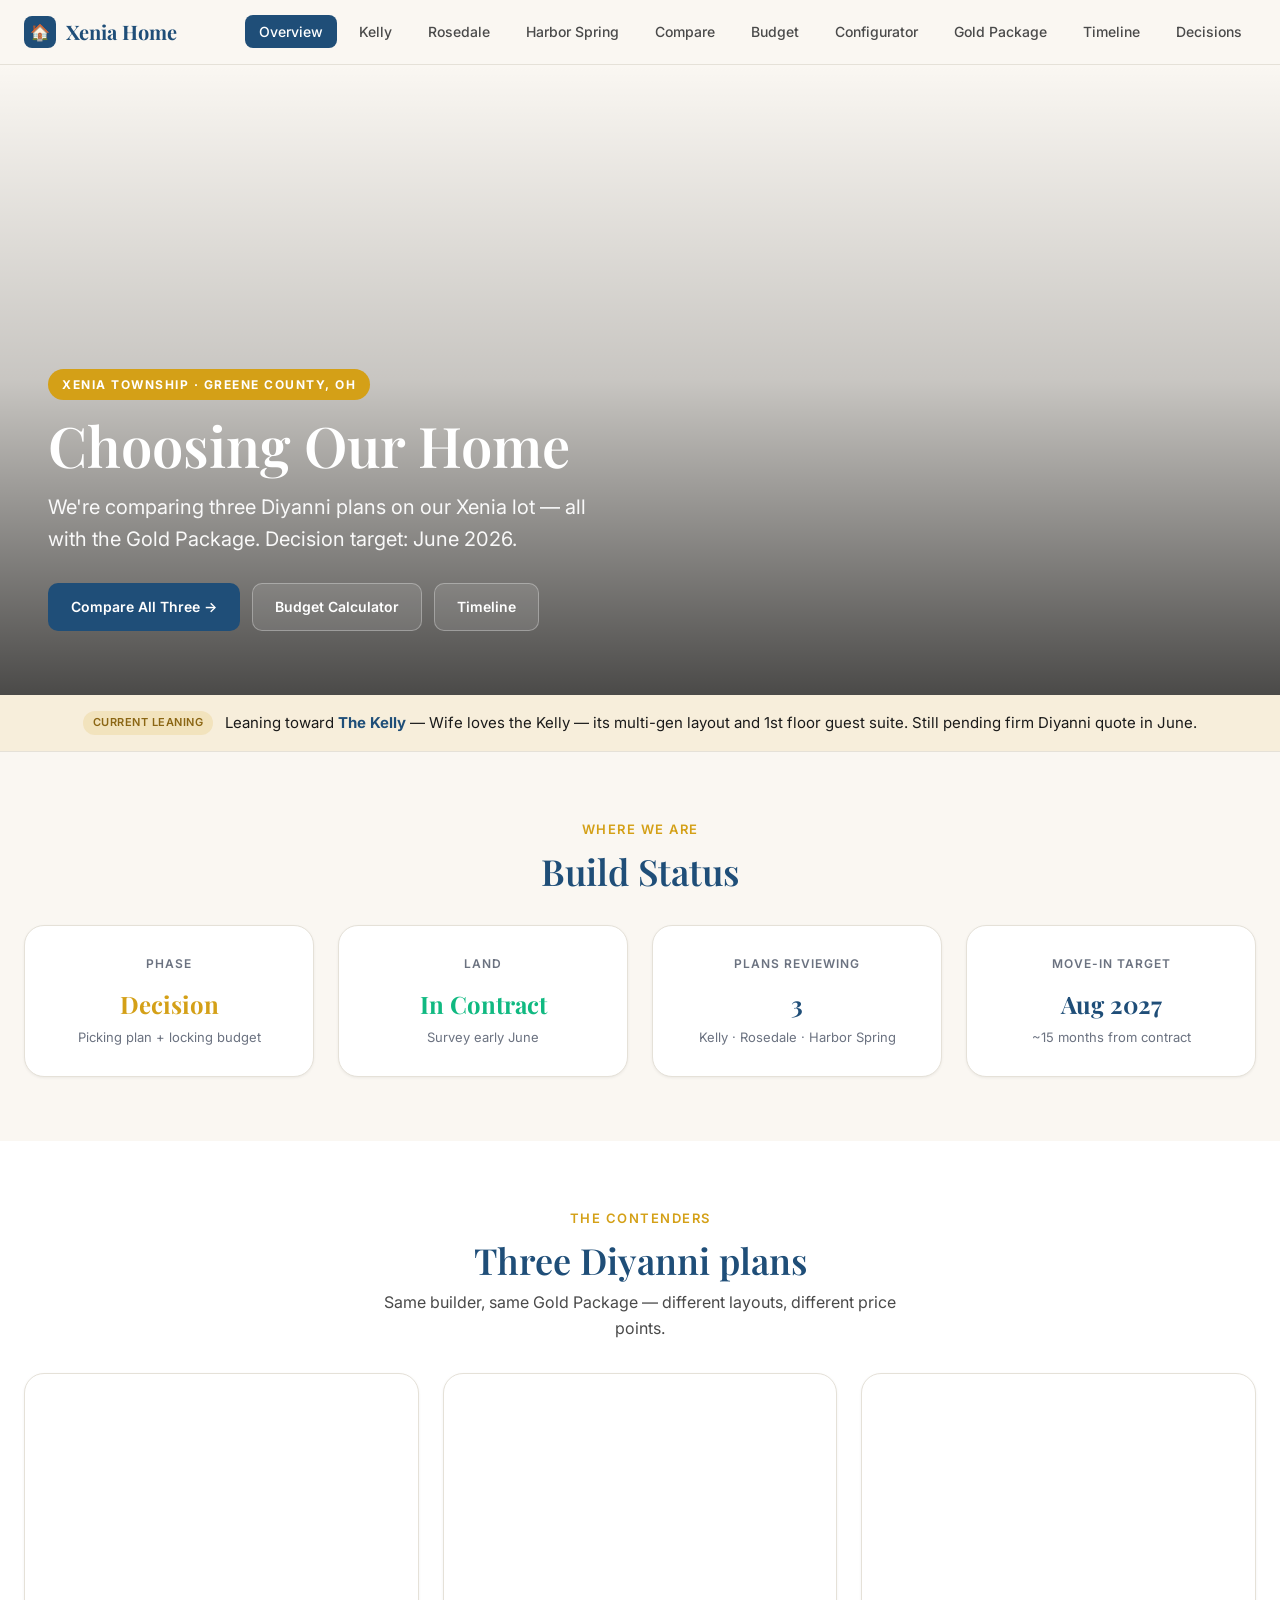
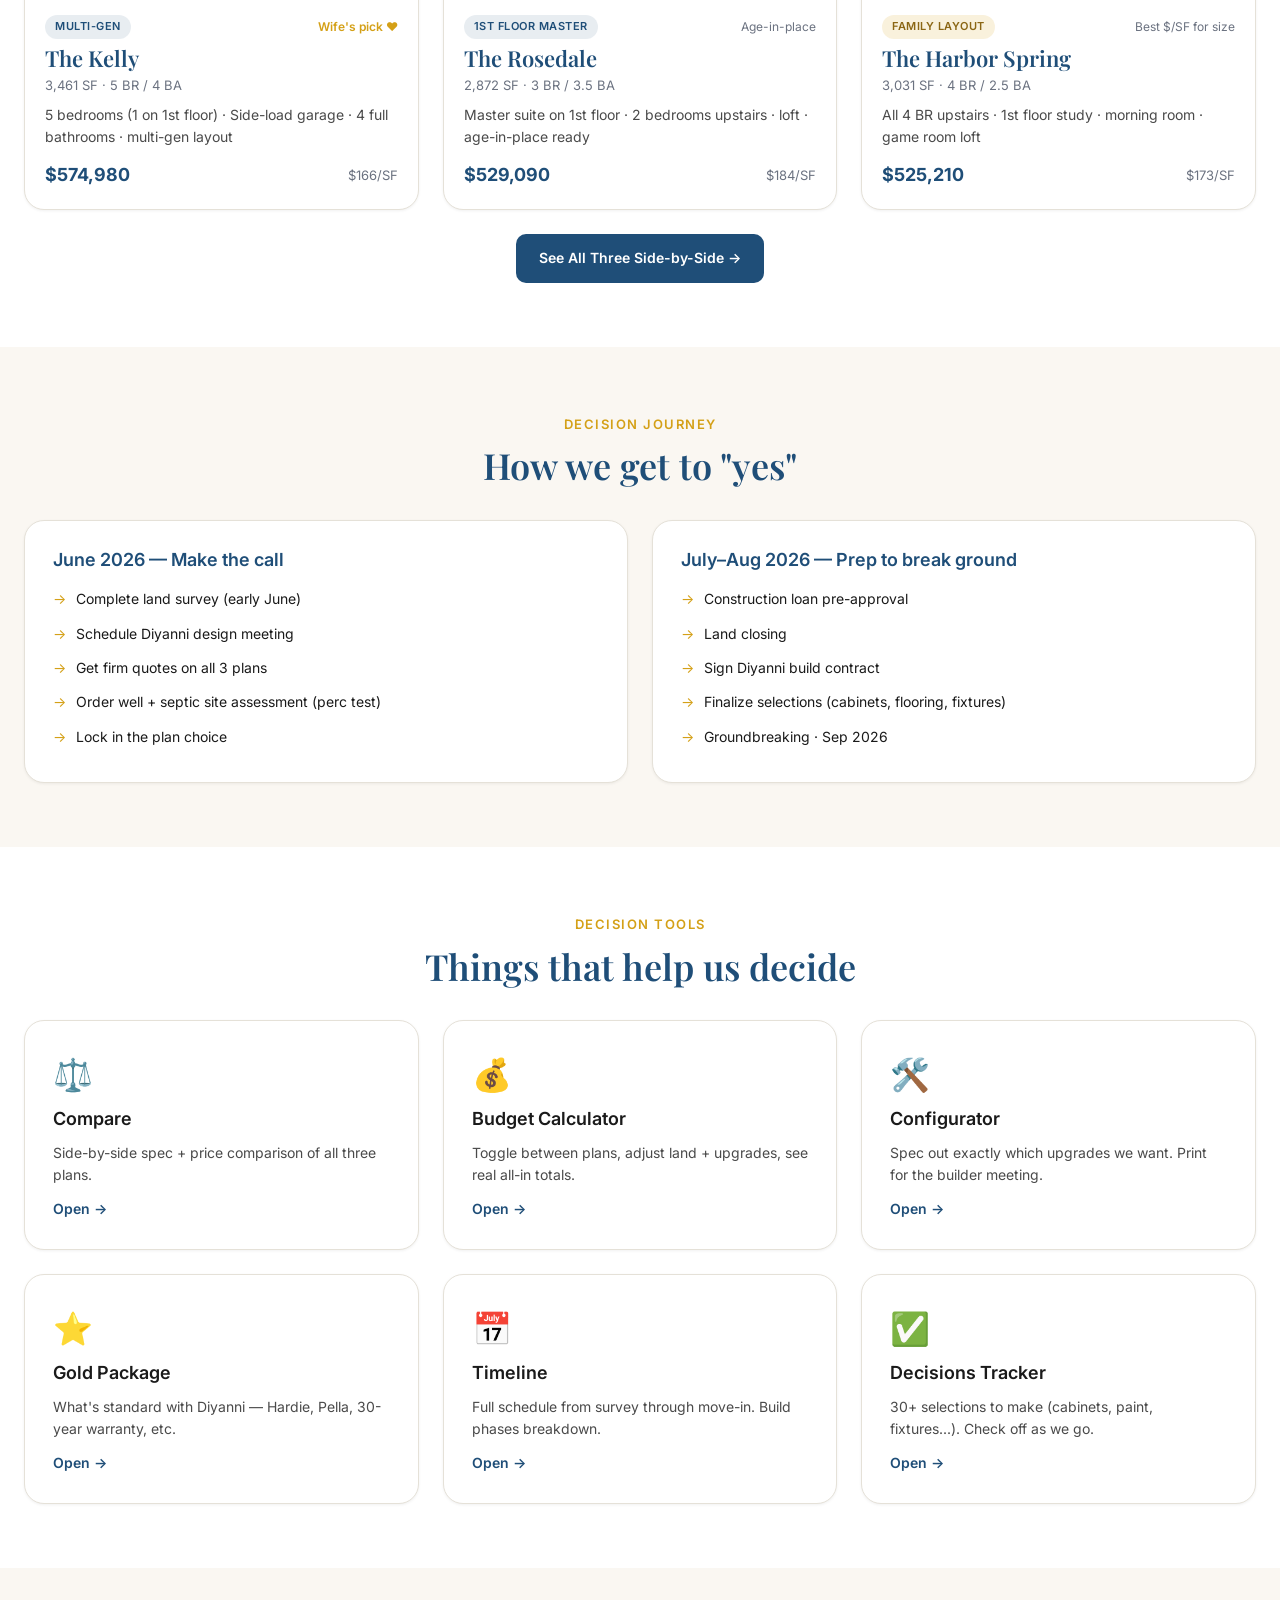
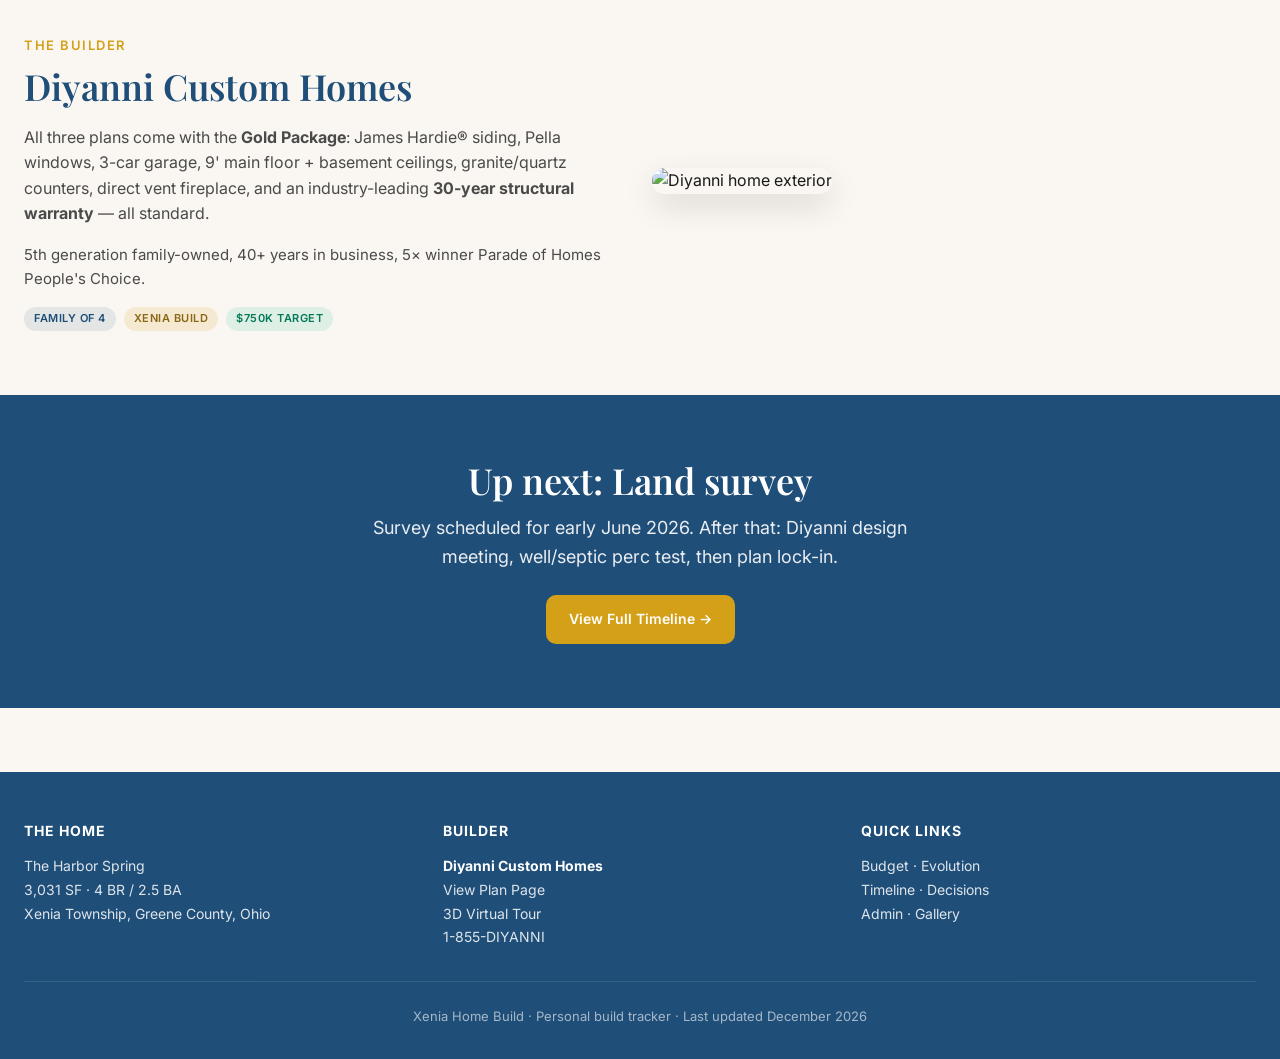
==== commit 5f988ba4: "Restructure site as 3-plan decision phase: add Rosedale, update overview, compare, budget, configura" ====
--- a/index.html
+++ b/index.html
@@ -3,8 +3,8 @@
 <head>
 <meta charset="UTF-8">
 <meta name="viewport" content="width=device-width, initial-scale=1.0">
-<title>Xenia Home Build · The Harbor Spring</title>
-<meta name="description" content="Tracking the Harbor Spring build in Xenia Township, Ohio">
+<title>Xenia Home Build · Choosing Our Home</title>
+<meta name="description" content="Comparing three Diyanni plans for our Xenia Township build">
 <link rel="preconnect" href="https://fonts.googleapis.com">
 <link rel="preconnect" href="https://fonts.gstatic.com" crossorigin>
 <link href="https://fonts.googleapis.com/css2?family=Inter:wght@400;500;600;700&family=Playfair+Display:wght@400;600;700&display=swap" rel="stylesheet">
@@ -23,13 +23,13 @@
   <div class="hero-img" style="background-image: url('https://admin.diyannihomes.com/galleries/T%201210%20Longshore%20Rd00094-2.jpg');"></div>
   <div class="hero-content">
     <div class="container">
-      <span class="hero-eyebrow">Xenia Township · Ohio · Building 2026</span>
-      <h1>Our Xenia Home Build</h1>
-      <p>We're choosing between two Diyanni plans — both with the Gold Package, both built on our Xenia lot.</p>
+      <span class="hero-eyebrow">Xenia Township · Greene County, OH</span>
+      <h1>Choosing Our Home</h1>
+      <p>We're comparing three Diyanni plans on our Xenia lot — all with the Gold Package. Decision target: June 2026.</p>
       <div class="hero-actions">
-        <a href="kelly.html" class="btn btn-primary">See The Kelly →</a>
-        <a href="floor-plan.html" class="btn btn-primary">See Harbor Spring →</a>
-        <a href="compare.html" class="btn btn-outline" style="background:rgba(255,255,255,0.1); color:white; border-color:rgba(255,255,255,0.3);">Compare Both</a>
+        <a href="compare.html" class="btn btn-primary">Compare All Three →</a>
+        <a href="budget.html" class="btn btn-outline" style="background:rgba(255,255,255,0.1); color:white; border-color:rgba(255,255,255,0.3);">Budget Calculator</a>
+        <a href="timeline.html" class="btn btn-outline" style="background:rgba(255,255,255,0.1); color:white; border-color:rgba(255,255,255,0.3);">Timeline</a>
       </div>
     </div>
   </div>
@@ -45,134 +45,199 @@
   </div>
 </section>
 
-<!-- PLAN PICKER -->
+<!-- STATUS DASHBOARD -->
 <section class="section">
   <div class="container">
     <div class="text-center mb-4">
-      <span style="font-size:13px;text-transform:uppercase;letter-spacing:1.5px;color:var(--accent);font-weight:600;">Two Contenders</span>
-      <h2 style="font-size:36px;margin-top:8px;color:var(--primary);">Which one is right for us?</h2>
+      <span style="font-size:13px;text-transform:uppercase;letter-spacing:1.5px;color:var(--accent);font-weight:600;">Where We Are</span>
+      <h2 style="font-size:36px;margin-top:8px;color:var(--primary);">Build Status</h2>
+    </div>
+    <div class="grid grid-4">
+      <div class="card text-center">
+        <div class="card-title">Phase</div>
+        <div style="font-size:24px;font-weight:700;font-family:var(--font-display);color:var(--accent);">Decision</div>
+        <p style="color:var(--text-light);font-size:13px;margin-top:4px;">Picking plan + locking budget</p>
+      </div>
+      <div class="card text-center">
+        <div class="card-title">Land</div>
+        <div style="font-size:24px;font-weight:700;font-family:var(--font-display);color:var(--green);">In Contract</div>
+        <p style="color:var(--text-light);font-size:13px;margin-top:4px;">Survey early June</p>
+      </div>
+      <div class="card text-center">
+        <div class="card-title">Plans Reviewing</div>
+        <div style="font-size:24px;font-weight:700;font-family:var(--font-display);color:var(--primary);">3</div>
+        <p style="color:var(--text-light);font-size:13px;margin-top:4px;">Kelly · Rosedale · Harbor Spring</p>
+      </div>
+      <div class="card text-center">
+        <div class="card-title">Move-In Target</div>
+        <div style="font-size:24px;font-weight:700;font-family:var(--font-display);color:var(--primary);">Aug 2027</div>
+        <p style="color:var(--text-light);font-size:13px;margin-top:4px;">~15 months from contract</p>
+      </div>
+    </div>
+  </div>
+</section>
+
+<!-- THE THREE CONTENDERS -->
+<section class="section" style="background:white;">
+  <div class="container">
+    <div class="text-center mb-4">
+      <span style="font-size:13px;text-transform:uppercase;letter-spacing:1.5px;color:var(--accent);font-weight:600;">The Contenders</span>
+      <h2 style="font-size:36px;margin-top:8px;color:var(--primary);">Three Diyanni plans</h2>
+      <p style="color:var(--text-soft); max-width:560px; margin: 8px auto;">Same builder, same Gold Package — different layouts, different price points.</p>
+    </div>
+    <div class="grid grid-3">
+      <a href="kelly.html" class="card" style="text-decoration:none; color:inherit; padding:0; overflow:hidden; display:flex; flex-direction:column;">
+        <div style="aspect-ratio:16/9; background-image:url('https://admin.diyannihomes.com/content/img/StandardElevation_FloorPlanId_73_638458538859422018.jpg'); background-size:cover; background-position:center;"></div>
+        <div style="padding:20px; flex:1; display:flex; flex-direction:column;">
+          <div style="display:flex; justify-content:space-between; align-items:center; margin-bottom:6px;">
+            <span class="badge badge-primary">Multi-Gen</span>
+            <span style="color:var(--accent); font-size:12px; font-weight:600;">Wife's pick ❤</span>
+          </div>
+          <h3 style="font-size:22px; color:var(--primary); font-family:var(--font-display); margin-bottom:4px;">The Kelly</h3>
+          <p style="color:var(--text-light); font-size:13px; margin-bottom:8px;">3,461 SF · 5 BR / 4 BA</p>
+          <p style="color:var(--text-soft); font-size:14px; flex:1;">5 bedrooms (1 on 1st floor) · Side-load garage · 4 full bathrooms · multi-gen layout</p>
+          <div style="display:flex; justify-content:space-between; align-items:center; margin-top:12px;">
+            <strong style="color:var(--primary); font-size:18px;">$574,980</strong>
+            <span style="color:var(--text-light); font-size:13px;">$166/SF</span>
+          </div>
+        </div>
+      </a>
+      <a href="rosedale.html" class="card" style="text-decoration:none; color:inherit; padding:0; overflow:hidden; display:flex; flex-direction:column;">
+        <div style="aspect-ratio:16/9; background-image:url('https://admin.diyannihomes.com/content/img/StandardElevation_FloorPlanId_72_638271872360047622.jpg'); background-size:cover; background-position:center;"></div>
+        <div style="padding:20px; flex:1; display:flex; flex-direction:column;">
+          <div style="display:flex; justify-content:space-between; align-items:center; margin-bottom:6px;">
+            <span class="badge badge-primary">1st Floor Master</span>
+            <span style="color:var(--text-light); font-size:12px;">Age-in-place</span>
+          </div>
+          <h3 style="font-size:22px; color:var(--primary); font-family:var(--font-display); margin-bottom:4px;">The Rosedale</h3>
+          <p style="color:var(--text-light); font-size:13px; margin-bottom:8px;">2,872 SF · 3 BR / 3.5 BA</p>
+          <p style="color:var(--text-soft); font-size:14px; flex:1;">Master suite on 1st floor · 2 bedrooms upstairs · loft · age-in-place ready</p>
+          <div style="display:flex; justify-content:space-between; align-items:center; margin-top:12px;">
+            <strong style="color:var(--primary); font-size:18px;">$529,090</strong>
+            <span style="color:var(--text-light); font-size:13px;">$184/SF</span>
+          </div>
+        </div>
+      </a>
+      <a href="floor-plan.html" class="card" style="text-decoration:none; color:inherit; padding:0; overflow:hidden; display:flex; flex-direction:column;">
+        <div style="aspect-ratio:16/9; background-image:url('https://admin.diyannihomes.com/galleries/T%201210%20Longshore%20Rd00094-2.jpg'); background-size:cover; background-position:center;"></div>
+        <div style="padding:20px; flex:1; display:flex; flex-direction:column;">
+          <div style="display:flex; justify-content:space-between; align-items:center; margin-bottom:6px;">
+            <span class="badge badge-accent">Family Layout</span>
+            <span style="color:var(--text-light); font-size:12px;">Best $/SF for size</span>
+          </div>
+          <h3 style="font-size:22px; color:var(--primary); font-family:var(--font-display); margin-bottom:4px;">The Harbor Spring</h3>
+          <p style="color:var(--text-light); font-size:13px; margin-bottom:8px;">3,031 SF · 4 BR / 2.5 BA</p>
+          <p style="color:var(--text-soft); font-size:14px; flex:1;">All 4 BR upstairs · 1st floor study · morning room · game room loft</p>
+          <div style="display:flex; justify-content:space-between; align-items:center; margin-top:12px;">
+            <strong style="color:var(--primary); font-size:18px;">$525,210</strong>
+            <span style="color:var(--text-light); font-size:13px;">$173/SF</span>
+          </div>
+        </div>
+      </a>
+    </div>
+    <div class="text-center mt-3">
+      <a href="compare.html" class="btn btn-primary">See All Three Side-by-Side →</a>
+    </div>
+  </div>
+</section>
+
+<!-- DECISION JOURNEY -->
+<section class="section">
+  <div class="container">
+    <div class="text-center mb-4">
+      <span style="font-size:13px;text-transform:uppercase;letter-spacing:1.5px;color:var(--accent);font-weight:600;">Decision Journey</span>
+      <h2 style="font-size:36px;margin-top:8px;color:var(--primary);">How we get to "yes"</h2>
     </div>
     <div class="grid grid-2">
-      <a href="kelly.html" class="card" style="text-decoration:none; color:inherit; padding:0; overflow:hidden;">
-        <div style="aspect-ratio:16/9; background-image:url('https://admin.diyannihomes.com/content/img/StandardElevation_FloorPlanId_73_638458538859422018.jpg'); background-size:cover; background-position:center;"></div>
-        <div style="padding:24px;">
-          <div style="display:flex; justify-content:space-between; align-items:center; margin-bottom:8px;">
-            <span class="badge badge-primary">Multi-Gen</span>
-            <span style="color:var(--text-light); font-size:12px;">$574,980 base</span>
-          </div>
-          <h3 style="font-size:24px; color:var(--primary); font-family:var(--font-display);">The Kelly</h3>
-          <p style="color:var(--text-soft); font-size:14px; margin-top:8px;">5 BR / 4 BA · 3,461 SF · 1st floor guest suite · side-load garage</p>
-          <div style="margin-top:12px; color:var(--primary); font-weight:600; font-size:14px;">View Plan →</div>
-        </div>
-      </a>
-      <a href="floor-plan.html" class="card" style="text-decoration:none; color:inherit; padding:0; overflow:hidden;">
-        <div style="aspect-ratio:16/9; background-image:url('https://admin.diyannihomes.com/galleries/T%201210%20Longshore%20Rd00094-2.jpg'); background-size:cover; background-position:center;"></div>
-        <div style="padding:24px;">
-          <div style="display:flex; justify-content:space-between; align-items:center; margin-bottom:8px;">
-            <span class="badge badge-accent">Family Layout</span>
-            <span style="color:var(--text-light); font-size:12px;">$525,210 base</span>
-          </div>
-          <h3 style="font-size:24px; color:var(--primary); font-family:var(--font-display);">The Harbor Spring</h3>
-          <p style="color:var(--text-soft); font-size:14px; margin-top:8px;">4 BR / 2.5 BA · 3,031 SF · all bedrooms upstairs · 1st floor study</p>
-          <div style="margin-top:12px; color:var(--primary); font-weight:600; font-size:14px;">View Plan →</div>
-        </div>
-      </a>
-    </div>
-    <div class="text-center mt-3">
-      <a href="compare.html" class="btn btn-outline">Compare Side-by-Side →</a>
-    </div>
-  </div>
-</section>
-
-<!-- QUICK ACCESS GRID -->
+      <div class="card">
+        <h3 style="color:var(--primary);">June 2026 — Make the call</h3>
+        <ul style="list-style:none; padding-left:0; margin-top:12px; font-size:14px;">
+          <li style="padding:6px 0; display:flex; gap:10px;"><span style="color:var(--accent);">→</span>Complete land survey (early June)</li>
+          <li style="padding:6px 0; display:flex; gap:10px;"><span style="color:var(--accent);">→</span>Schedule Diyanni design meeting</li>
+          <li style="padding:6px 0; display:flex; gap:10px;"><span style="color:var(--accent);">→</span>Get firm quotes on all 3 plans</li>
+          <li style="padding:6px 0; display:flex; gap:10px;"><span style="color:var(--accent);">→</span>Order well + septic site assessment (perc test)</li>
+          <li style="padding:6px 0; display:flex; gap:10px;"><span style="color:var(--accent);">→</span>Lock in the plan choice</li>
+        </ul>
+      </div>
+      <div class="card">
+        <h3 style="color:var(--primary);">July–Aug 2026 — Prep to break ground</h3>
+        <ul style="list-style:none; padding-left:0; margin-top:12px; font-size:14px;">
+          <li style="padding:6px 0; display:flex; gap:10px;"><span style="color:var(--accent);">→</span>Construction loan pre-approval</li>
+          <li style="padding:6px 0; display:flex; gap:10px;"><span style="color:var(--accent);">→</span>Land closing</li>
+          <li style="padding:6px 0; display:flex; gap:10px;"><span style="color:var(--accent);">→</span>Sign Diyanni build contract</li>
+          <li style="padding:6px 0; display:flex; gap:10px;"><span style="color:var(--accent);">→</span>Finalize selections (cabinets, flooring, fixtures)</li>
+          <li style="padding:6px 0; display:flex; gap:10px;"><span style="color:var(--accent);">→</span>Groundbreaking · Sep 2026</li>
+        </ul>
+      </div>
+    </div>
+  </div>
+</section>
+
+<!-- TOOLS -->
+<section class="section" style="background:white;">
+  <div class="container">
+    <div class="text-center mb-4">
+      <span style="font-size:13px;text-transform:uppercase;letter-spacing:1.5px;color:var(--accent);font-weight:600;">Decision Tools</span>
+      <h2 style="font-size:36px;margin-top:8px;color:var(--primary);">Things that help us decide</h2>
+    </div>
+    <div class="grid grid-3">
+      <a href="compare.html" class="card" style="text-decoration:none; color:inherit;">
+        <div style="font-size:32px;margin-bottom:8px;">⚖️</div>
+        <h3>Compare</h3>
+        <p style="color:var(--text-soft);font-size:14px;">Side-by-side spec + price comparison of all three plans.</p>
+        <div style="margin-top:12px;font-size:14px;color:var(--primary);font-weight:600;">Open →</div>
+      </a>
+      <a href="budget.html" class="card" style="text-decoration:none; color:inherit;">
+        <div style="font-size:32px;margin-bottom:8px;">💰</div>
+        <h3>Budget Calculator</h3>
+        <p style="color:var(--text-soft);font-size:14px;">Toggle between plans, adjust land + upgrades, see real all-in totals.</p>
+        <div style="margin-top:12px;font-size:14px;color:var(--primary);font-weight:600;">Open →</div>
+      </a>
+      <a href="configurator.html" class="card" style="text-decoration:none; color:inherit;">
+        <div style="font-size:32px;margin-bottom:8px;">🛠️</div>
+        <h3>Configurator</h3>
+        <p style="color:var(--text-soft);font-size:14px;">Spec out exactly which upgrades we want. Print for the builder meeting.</p>
+        <div style="margin-top:12px;font-size:14px;color:var(--primary);font-weight:600;">Open →</div>
+      </a>
+      <a href="features.html" class="card" style="text-decoration:none; color:inherit;">
+        <div style="font-size:32px;margin-bottom:8px;">⭐</div>
+        <h3>Gold Package</h3>
+        <p style="color:var(--text-soft);font-size:14px;">What's standard with Diyanni — Hardie, Pella, 30-year warranty, etc.</p>
+        <div style="margin-top:12px;font-size:14px;color:var(--primary);font-weight:600;">Open →</div>
+      </a>
+      <a href="timeline.html" class="card" style="text-decoration:none; color:inherit;">
+        <div style="font-size:32px;margin-bottom:8px;">📅</div>
+        <h3>Timeline</h3>
+        <p style="color:var(--text-soft);font-size:14px;">Full schedule from survey through move-in. Build phases breakdown.</p>
+        <div style="margin-top:12px;font-size:14px;color:var(--primary);font-weight:600;">Open →</div>
+      </a>
+      <a href="decisions.html" class="card" style="text-decoration:none; color:inherit;">
+        <div style="font-size:32px;margin-bottom:8px;">✅</div>
+        <h3>Decisions Tracker</h3>
+        <p style="color:var(--text-soft);font-size:14px;">30+ selections to make (cabinets, paint, fixtures...). Check off as we go.</p>
+        <div style="margin-top:12px;font-size:14px;color:var(--primary);font-weight:600;">Open →</div>
+      </a>
+    </div>
+  </div>
+</section>
+
+<!-- BUILDER (DIYANNI) -->
 <section class="section">
-  <div class="container">
-    <div class="text-center mb-4">
-      <span style="font-size:13px;text-transform:uppercase;letter-spacing:1.5px;color:var(--accent);font-weight:600;">Project Dashboard</span>
-      <h2 style="font-size:36px;margin-top:8px;color:var(--primary);">Where we are</h2>
-    </div>
-    <div class="grid grid-3">
-      <a href="budget.html" class="card" style="text-decoration:none;color:inherit;">
-        <div class="card-title">Budget</div>
-        <div style="font-size:36px;font-weight:700;font-family:var(--font-display);color:var(--primary);" id="budgetTotal">$767,931</div>
-        <p style="color:var(--text-light);font-size:13px;margin-top:4px;" id="budgetStatus">$17,931 over $750K target</p>
-        <div style="margin-top:16px;font-size:14px;color:var(--primary);font-weight:600;">View breakdown →</div>
-      </a>
-      <a href="timeline.html" class="card" style="text-decoration:none;color:inherit;">
-        <div class="card-title">Timeline</div>
-        <div style="font-size:24px;font-weight:700;font-family:var(--font-display);color:var(--primary);">Aug 2027</div>
-        <p style="color:var(--text-light);font-size:13px;margin-top:4px;">Estimated move-in date</p>
-        <div style="margin-top:16px;font-size:14px;color:var(--primary);font-weight:600;">View schedule →</div>
-      </a>
-      <a href="decisions.html" class="card" style="text-decoration:none;color:inherit;">
-        <div class="card-title">Decisions</div>
-        <div style="font-size:36px;font-weight:700;font-family:var(--font-display);color:var(--primary);"><span id="doneCount">0</span>/<span id="totalCount">30</span></div>
-        <p style="color:var(--text-light);font-size:13px;margin-top:4px;">Decisions complete</p>
-        <div style="margin-top:16px;font-size:14px;color:var(--primary);font-weight:600;">View decisions →</div>
-      </a>
-    </div>
-  </div>
-</section>
-
-<!-- ABOUT THE BUILDER -->
-<section class="section" style="background:white;">
   <div class="container">
     <div class="grid grid-2" style="align-items:center;">
       <div>
         <span style="font-size:13px;text-transform:uppercase;letter-spacing:1.5px;color:var(--accent);font-weight:600;">The Builder</span>
-        <h2 style="font-size:40px;margin-top:8px;margin-bottom:16px;color:var(--primary);">Diyanni Custom Homes · Gold Package</h2>
-        <p style="font-size:17px;color:var(--text-soft);margin-bottom:16px;">Both Kelly and Harbor Spring are built by Diyanni Custom Homes with their Gold Package included standard: <strong>James Hardie® fiber-cement siding, Pella windows, 3-car garage, 9' main floor ceilings, granite/quartz counters, direct vent fireplace,</strong> and an industry-leading <strong>30-year structural warranty</strong>.</p>
-        <p style="font-size:17px;color:var(--text-soft);margin-bottom:24px;">5th generation family-owned, 40+ years in business, multiple Parade of Homes People's Choice winners. We're working with Diyanni regardless of which plan we choose.</p>
+        <h2 style="font-size:36px;margin-top:8px;margin-bottom:16px;color:var(--primary);">Diyanni Custom Homes</h2>
+        <p style="font-size:16px;color:var(--text-soft);margin-bottom:16px;">All three plans come with the <strong>Gold Package</strong>: James Hardie® siding, Pella windows, 3-car garage, 9' main floor + basement ceilings, granite/quartz counters, direct vent fireplace, and an industry-leading <strong>30-year structural warranty</strong> — all standard.</p>
+        <p style="font-size:15px;color:var(--text-soft);margin-bottom:16px;">5th generation family-owned, 40+ years in business, 5× winner Parade of Homes People's Choice.</p>
         <div class="flex gap-1" style="flex-wrap:wrap;">
           <span class="badge badge-primary">Family of 4</span>
-          <span class="badge badge-accent">Gold Package</span>
-          <span class="badge badge-green">On-Your-Lot Build</span>
+          <span class="badge badge-accent">Xenia Build</span>
+          <span class="badge badge-green">$750K Target</span>
         </div>
       </div>
       <div>
         <img src="https://admin.diyannihomes.com/galleries/Harbor%20Spring%20Exterior.png" alt="Diyanni home exterior" style="width:100%;border-radius:var(--radius-lg);box-shadow:var(--shadow-lg);">
-      </div>
-    </div>
-  </div>
-</section>
-
-<!-- KEY HIGHLIGHTS -->
-<section class="section">
-  <div class="container">
-    <div class="text-center mb-4">
-      <span style="font-size:13px;text-transform:uppercase;letter-spacing:1.5px;color:var(--accent);font-weight:600;">Why This Plan</span>
-      <h2 style="font-size:36px;margin-top:8px;color:var(--primary);">Key highlights</h2>
-    </div>
-    <div class="grid grid-3">
-      <div class="card">
-        <div style="font-size:32px;margin-bottom:8px;">🌅</div>
-        <h3>Morning Room</h3>
-        <p style="color:var(--text-soft);font-size:14px;">Built-in 15' × 11' morning room off the kitchen — perfect for casual family meals and natural light.</p>
-      </div>
-      <div class="card">
-        <div style="font-size:32px;margin-bottom:8px;">🛋️</div>
-        <h3>1st Floor Study</h3>
-        <p style="color:var(--text-soft);font-size:14px;">Dedicated office space on the main floor — work-from-home ready from day one.</p>
-      </div>
-      <div class="card">
-        <div style="font-size:32px;margin-bottom:8px;">👨‍👩‍👧‍👦</div>
-        <h3>4 BR Upstairs</h3>
-        <p style="color:var(--text-soft);font-size:14px;">Master + 2 kids' rooms + flex/guest room — all bedrooms on the same floor for the family stage.</p>
-      </div>
-      <div class="card">
-        <div style="font-size:32px;margin-bottom:8px;">🏚️</div>
-        <h3>9' Basement</h3>
-        <p style="color:var(--text-soft);font-size:14px;">Full basement with 9' ceilings, egress window + bath rough-in — ready to finish for future guest suite.</p>
-      </div>
-      <div class="card">
-        <div style="font-size:32px;margin-bottom:8px;">🚗</div>
-        <h3>3-Car Garage</h3>
-        <p style="color:var(--text-soft);font-size:14px;">3-car garage included standard with Diyanni — no upgrade required.</p>
-      </div>
-      <div class="card">
-        <div style="font-size:32px;margin-bottom:8px;">🎮</div>
-        <h3>Upstairs Game Room</h3>
-        <p style="color:var(--text-soft);font-size:14px;">Bonus loft/game room on the 2nd floor for the kids.</p>
       </div>
     </div>
   </div>
@@ -182,8 +247,8 @@
 <section class="section" style="background:var(--primary);color:white;">
   <div class="container text-center">
     <h2 style="color:white;font-size:36px;margin-bottom:12px;">Up next: Land survey</h2>
-    <p style="opacity:0.9;font-size:18px;margin-bottom:24px;max-width:560px;margin-left:auto;margin-right:auto;">Survey scheduled for early June 2026 to confirm buildable area. After that, Diyanni design meeting + perc test for septic.</p>
-    <a href="timeline.html" class="btn btn-accent">View Timeline →</a>
+    <p style="opacity:0.9;font-size:18px;margin-bottom:24px;max-width:560px;margin-left:auto;margin-right:auto;">Survey scheduled for early June 2026. After that: Diyanni design meeting, well/septic perc test, then plan lock-in.</p>
+    <a href="timeline.html" class="btn btn-accent">View Full Timeline →</a>
   </div>
 </section>
 
@@ -198,31 +263,20 @@
 const leaningText = document.getElementById('leaningText');
 if (leaning === 'leaning-kelly') {
   leaningBanner.style.display = 'block';
-  leaningText.innerHTML = `Currently leaning toward <strong><a href="kelly.html" style="color:var(--primary);">The Kelly</a></strong>${HOME.leaningNote ? ' — ' + HOME.leaningNote : ''}`;
+  leaningText.innerHTML = `Leaning toward <strong><a href="kelly.html" style="color:var(--primary);">The Kelly</a></strong>${HOME.leaningNote ? ' — ' + HOME.leaningNote : ''}`;
+} else if (leaning === 'leaning-rosedale') {
+  leaningBanner.style.display = 'block';
+  leaningText.innerHTML = `Leaning toward <strong><a href="rosedale.html" style="color:var(--primary);">The Rosedale</a></strong>${HOME.leaningNote ? ' — ' + HOME.leaningNote : ''}`;
 } else if (leaning === 'leaning-harborSpring') {
   leaningBanner.style.display = 'block';
-  leaningText.innerHTML = `Currently leaning toward <strong><a href="floor-plan.html" style="color:var(--primary);">The Harbor Spring</a></strong>${HOME.leaningNote ? ' — ' + HOME.leaningNote : ''}`;
+  leaningText.innerHTML = `Leaning toward <strong><a href="floor-plan.html" style="color:var(--primary);">The Harbor Spring</a></strong>${HOME.leaningNote ? ' — ' + HOME.leaningNote : ''}`;
 } else if (leaning === 'locked-in' && HOME.primaryPlan) {
   leaningBanner.style.display = 'block';
   leaningBanner.style.background = 'rgba(16, 185, 129, 0.1)';
-  const planUrl = HOME.primaryPlan === 'kelly' ? 'kelly.html' : 'floor-plan.html';
-  const planName = HOME.primaryPlan === 'kelly' ? 'The Kelly' : 'The Harbor Spring';
-  leaningText.innerHTML = `✅ Locked in: <strong><a href="${planUrl}" style="color:var(--primary);">${planName}</a></strong>${HOME.decisionDate ? ' · ' + HOME.decisionDate : ''}`;
+  const urls = { kelly: 'kelly.html', rosedale: 'rosedale.html', harborSpring: 'floor-plan.html' };
+  const names = { kelly: 'The Kelly', rosedale: 'The Rosedale', harborSpring: 'The Harbor Spring' };
+  leaningText.innerHTML = `✅ Locked in: <strong><a href="${urls[HOME.primaryPlan]}" style="color:var(--primary);">${names[HOME.primaryPlan]}</a></strong>${HOME.decisionDate ? ' · ' + HOME.decisionDate : ''}`;
 }
-
-// Calculate budget summary
-const b = calcBudget();
-document.getElementById('heroPrice').textContent = fmtShort(b.total);
-document.getElementById('budgetTotal').textContent = fmt(b.total);
-const statusEl = document.getElementById('budgetStatus');
-if (b.diff > 0) statusEl.textContent = `${fmt(b.diff)} over $${(HOME.budget.target/1000).toFixed(0)}K target`;
-else statusEl.textContent = `${fmt(-b.diff)} under $${(HOME.budget.target/1000).toFixed(0)}K target`;
-
-// Decision counts
-const decState = STORAGE.get('decisions', {});
-const done = Object.values(decState).filter(v => v && v.done).length;
-document.getElementById('doneCount').textContent = done;
-document.getElementById('totalCount').textContent = HOME.decisions.length;
 </script>
 </body>
 </html>
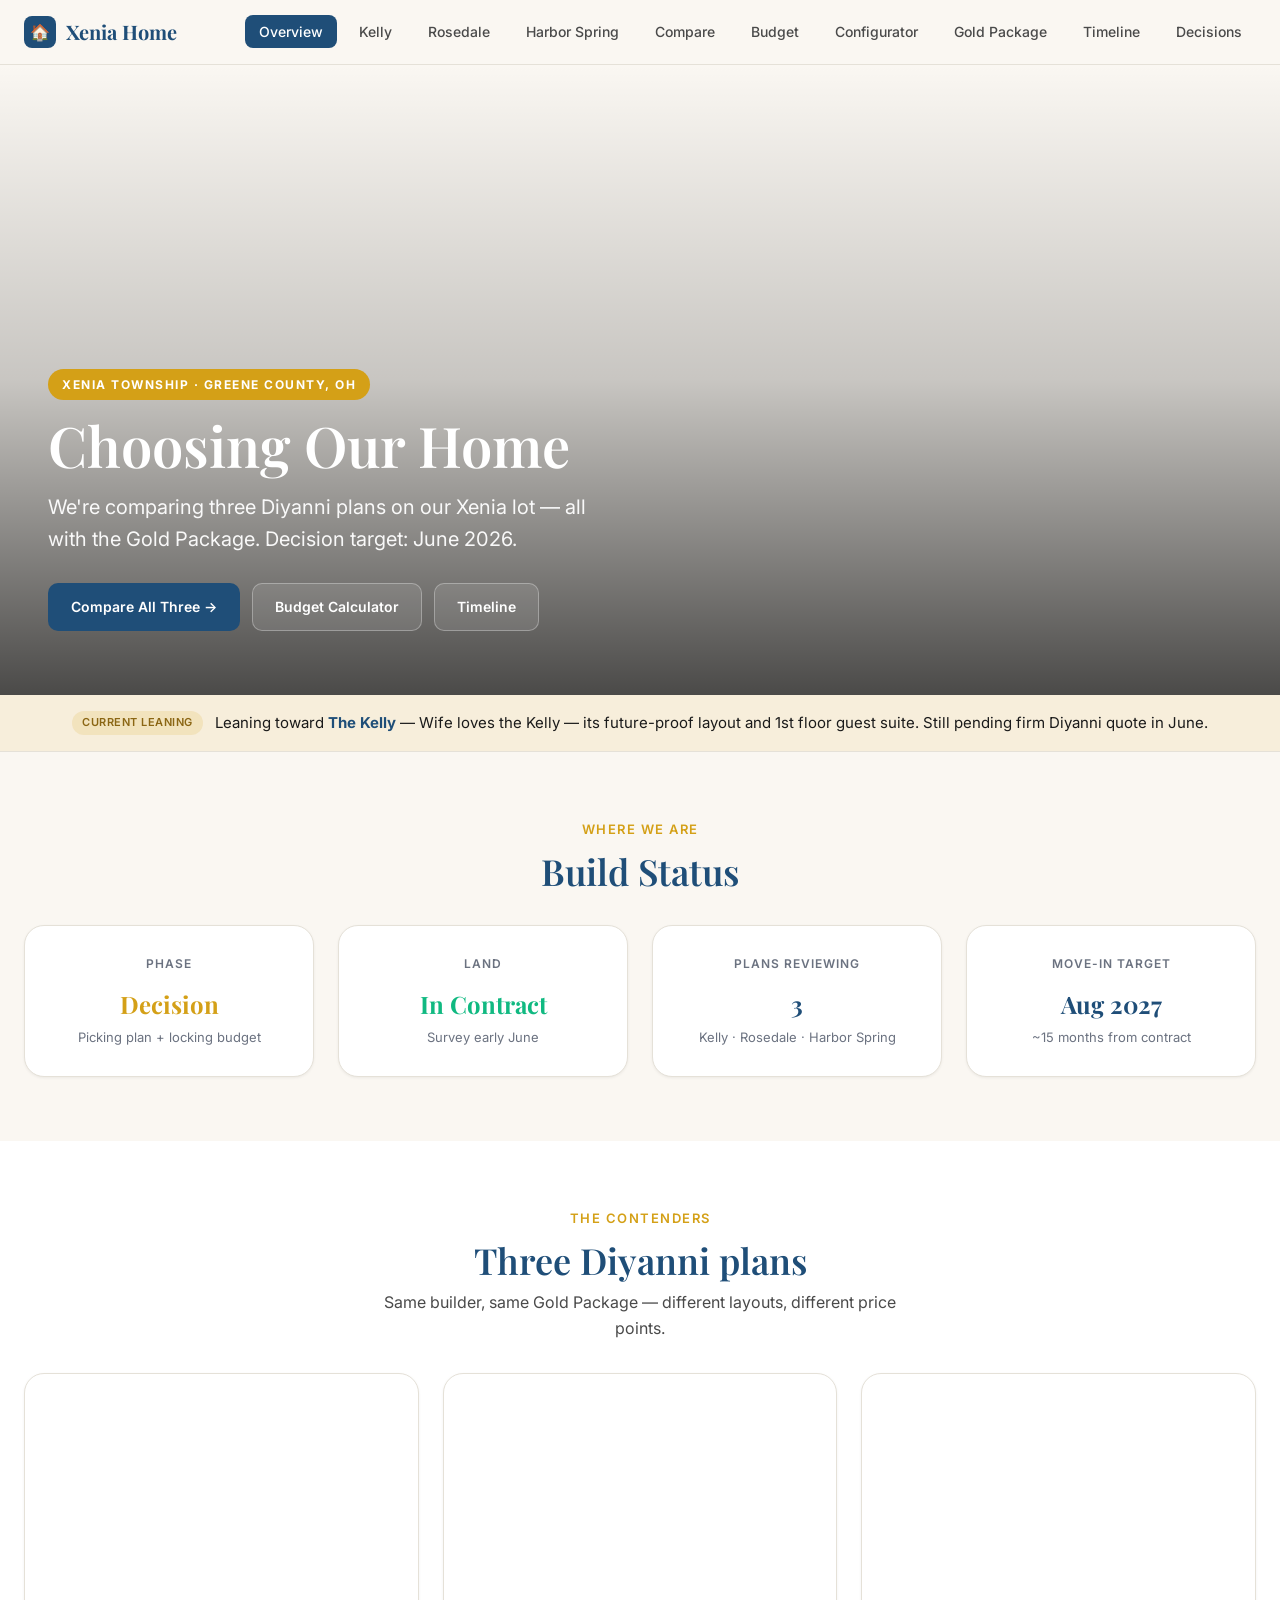
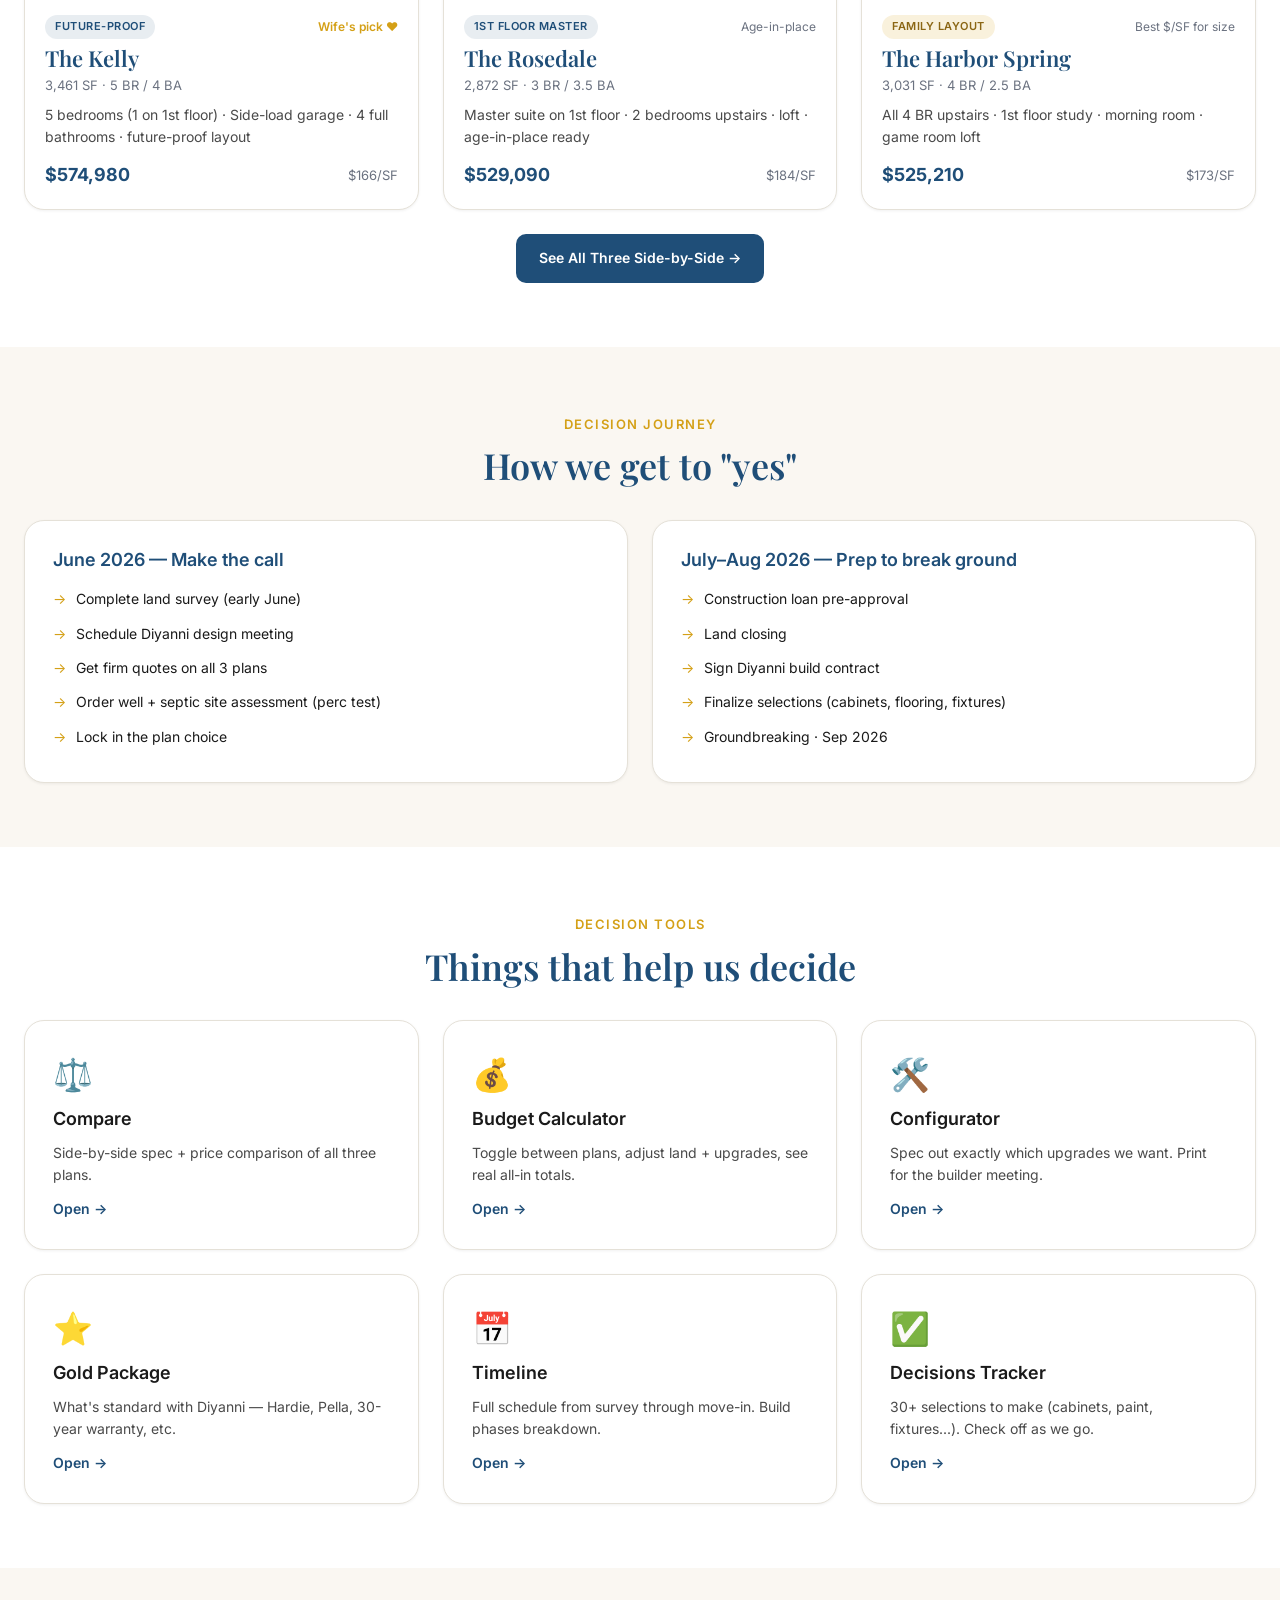
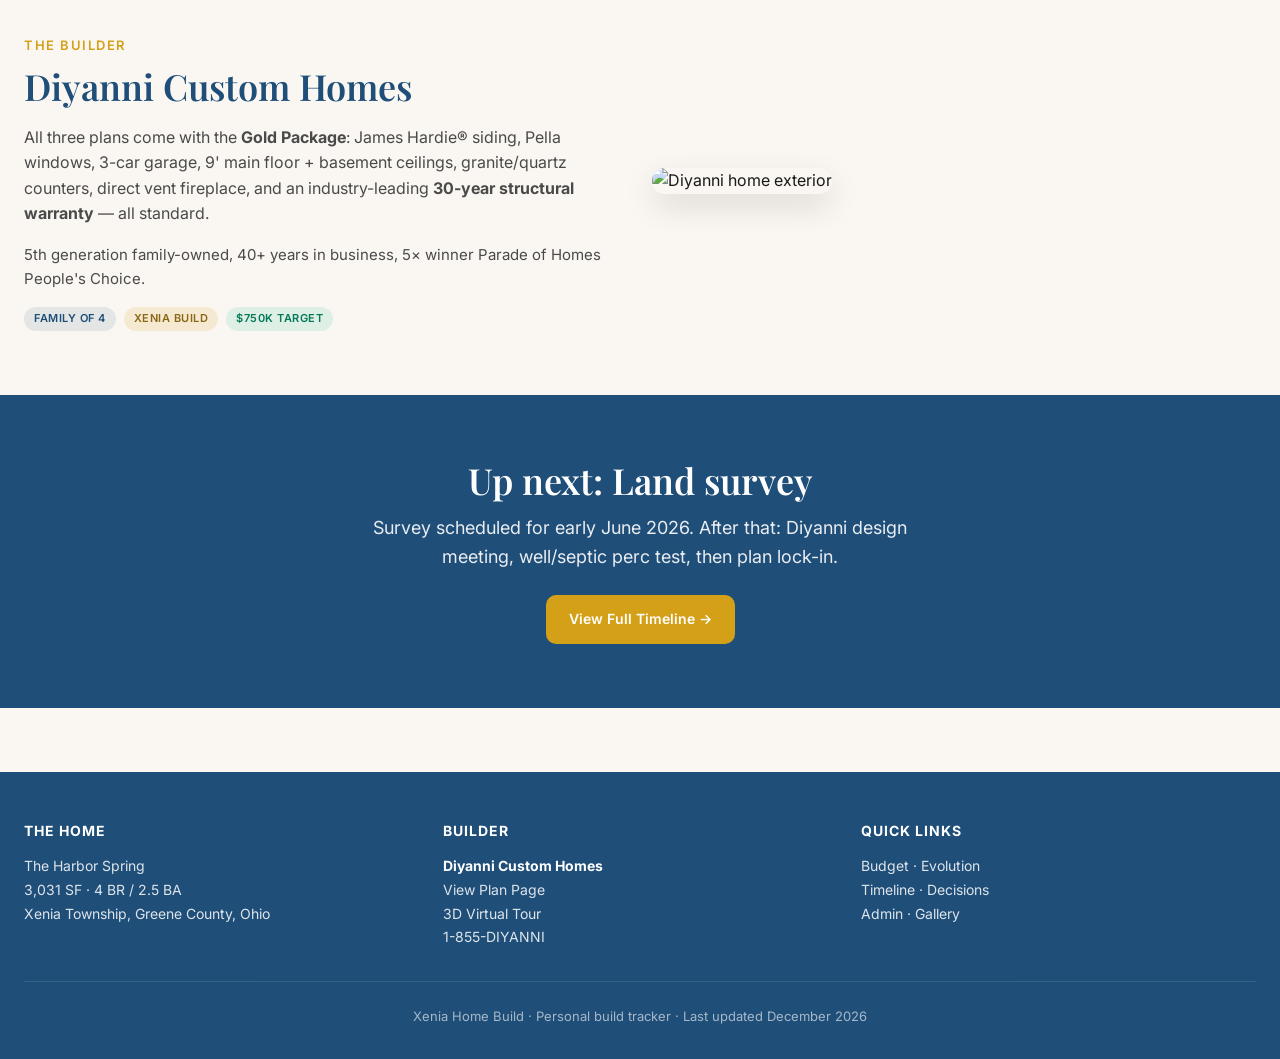
==== commit a9a31ee1: "Reframe Kelly as Future-Proof instead of Multi-Gen" ====
--- a/index.html
+++ b/index.html
@@ -20,7 +20,7 @@
 
 <!-- HERO -->
 <section class="hero">
-  <div class="hero-img" style="background-image: url('https://admin.diyannihomes.com/galleries/T%201210%20Longshore%20Rd00094-2.jpg');"></div>
+  <div class="hero-img" style="background-image: url('https://admin.diyannihomes.com/galleries/T%2010555%20Beale%20Rd00100-2.jpg');"></div>
   <div class="hero-content">
     <div class="container">
       <span class="hero-eyebrow">Xenia Township · Greene County, OH</span>
@@ -87,15 +87,15 @@
     </div>
     <div class="grid grid-3">
       <a href="kelly.html" class="card" style="text-decoration:none; color:inherit; padding:0; overflow:hidden; display:flex; flex-direction:column;">
-        <div style="aspect-ratio:16/9; background-image:url('https://admin.diyannihomes.com/content/img/StandardElevation_FloorPlanId_73_638458538859422018.jpg'); background-size:cover; background-position:center;"></div>
+        <div style="aspect-ratio:16/9; background-image:url('https://admin.diyannihomes.com/content/img/StandardElevation_ElevationId_16339_20250916091117.jpg'); background-size:cover; background-position:center;"></div>
         <div style="padding:20px; flex:1; display:flex; flex-direction:column;">
           <div style="display:flex; justify-content:space-between; align-items:center; margin-bottom:6px;">
-            <span class="badge badge-primary">Multi-Gen</span>
+            <span class="badge badge-primary">Future-Proof</span>
             <span style="color:var(--accent); font-size:12px; font-weight:600;">Wife's pick ❤</span>
           </div>
           <h3 style="font-size:22px; color:var(--primary); font-family:var(--font-display); margin-bottom:4px;">The Kelly</h3>
           <p style="color:var(--text-light); font-size:13px; margin-bottom:8px;">3,461 SF · 5 BR / 4 BA</p>
-          <p style="color:var(--text-soft); font-size:14px; flex:1;">5 bedrooms (1 on 1st floor) · Side-load garage · 4 full bathrooms · multi-gen layout</p>
+          <p style="color:var(--text-soft); font-size:14px; flex:1;">5 bedrooms (1 on 1st floor) · Side-load garage · 4 full bathrooms · future-proof layout</p>
           <div style="display:flex; justify-content:space-between; align-items:center; margin-top:12px;">
             <strong style="color:var(--primary); font-size:18px;">$574,980</strong>
             <span style="color:var(--text-light); font-size:13px;">$166/SF</span>
@@ -103,7 +103,7 @@
         </div>
       </a>
       <a href="rosedale.html" class="card" style="text-decoration:none; color:inherit; padding:0; overflow:hidden; display:flex; flex-direction:column;">
-        <div style="aspect-ratio:16/9; background-image:url('https://admin.diyannihomes.com/content/img/StandardElevation_FloorPlanId_72_638271872360047622.jpg'); background-size:cover; background-position:center;"></div>
+        <div style="aspect-ratio:16/9; background-image:url('https://admin.diyannihomes.com/content/img/StandardElevation_FloorPlanId_72_638271865552856347.jpg'); background-size:cover; background-position:center;"></div>
         <div style="padding:20px; flex:1; display:flex; flex-direction:column;">
           <div style="display:flex; justify-content:space-between; align-items:center; margin-bottom:6px;">
             <span class="badge badge-primary">1st Floor Master</span>
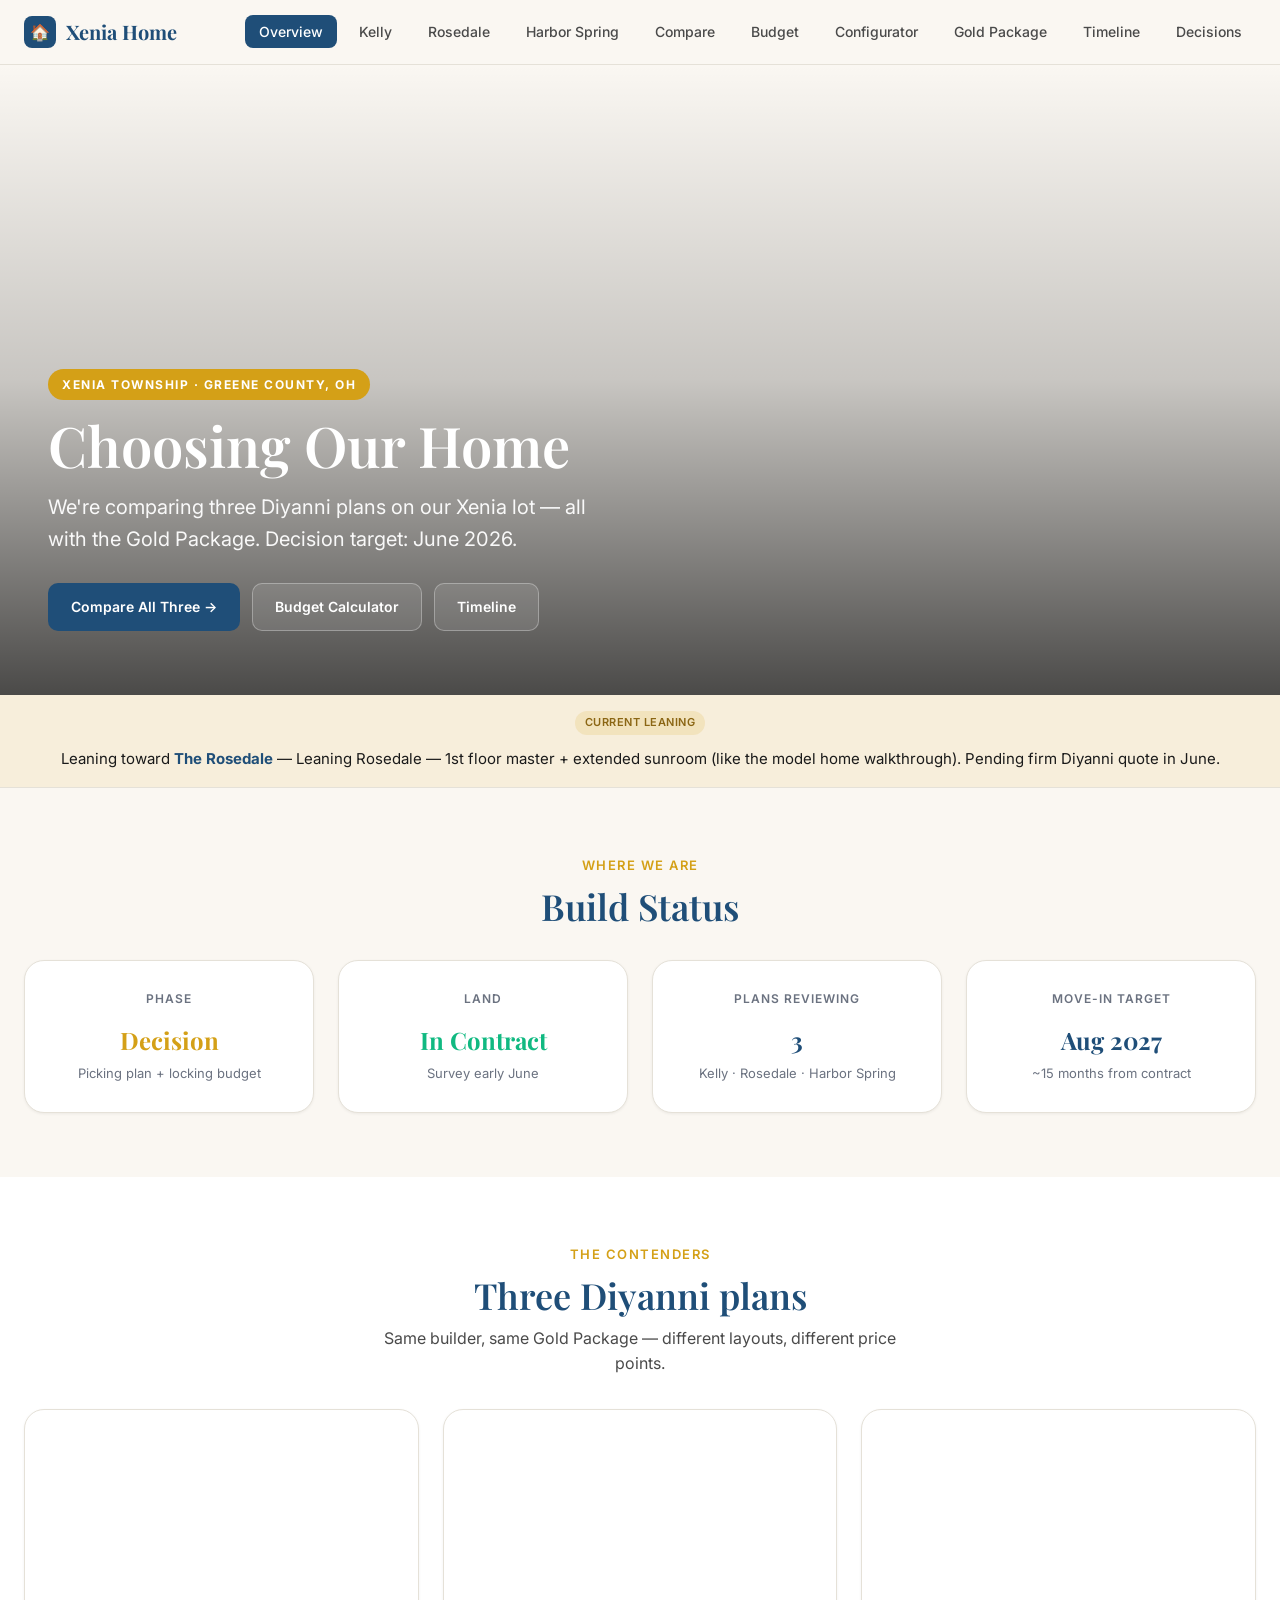
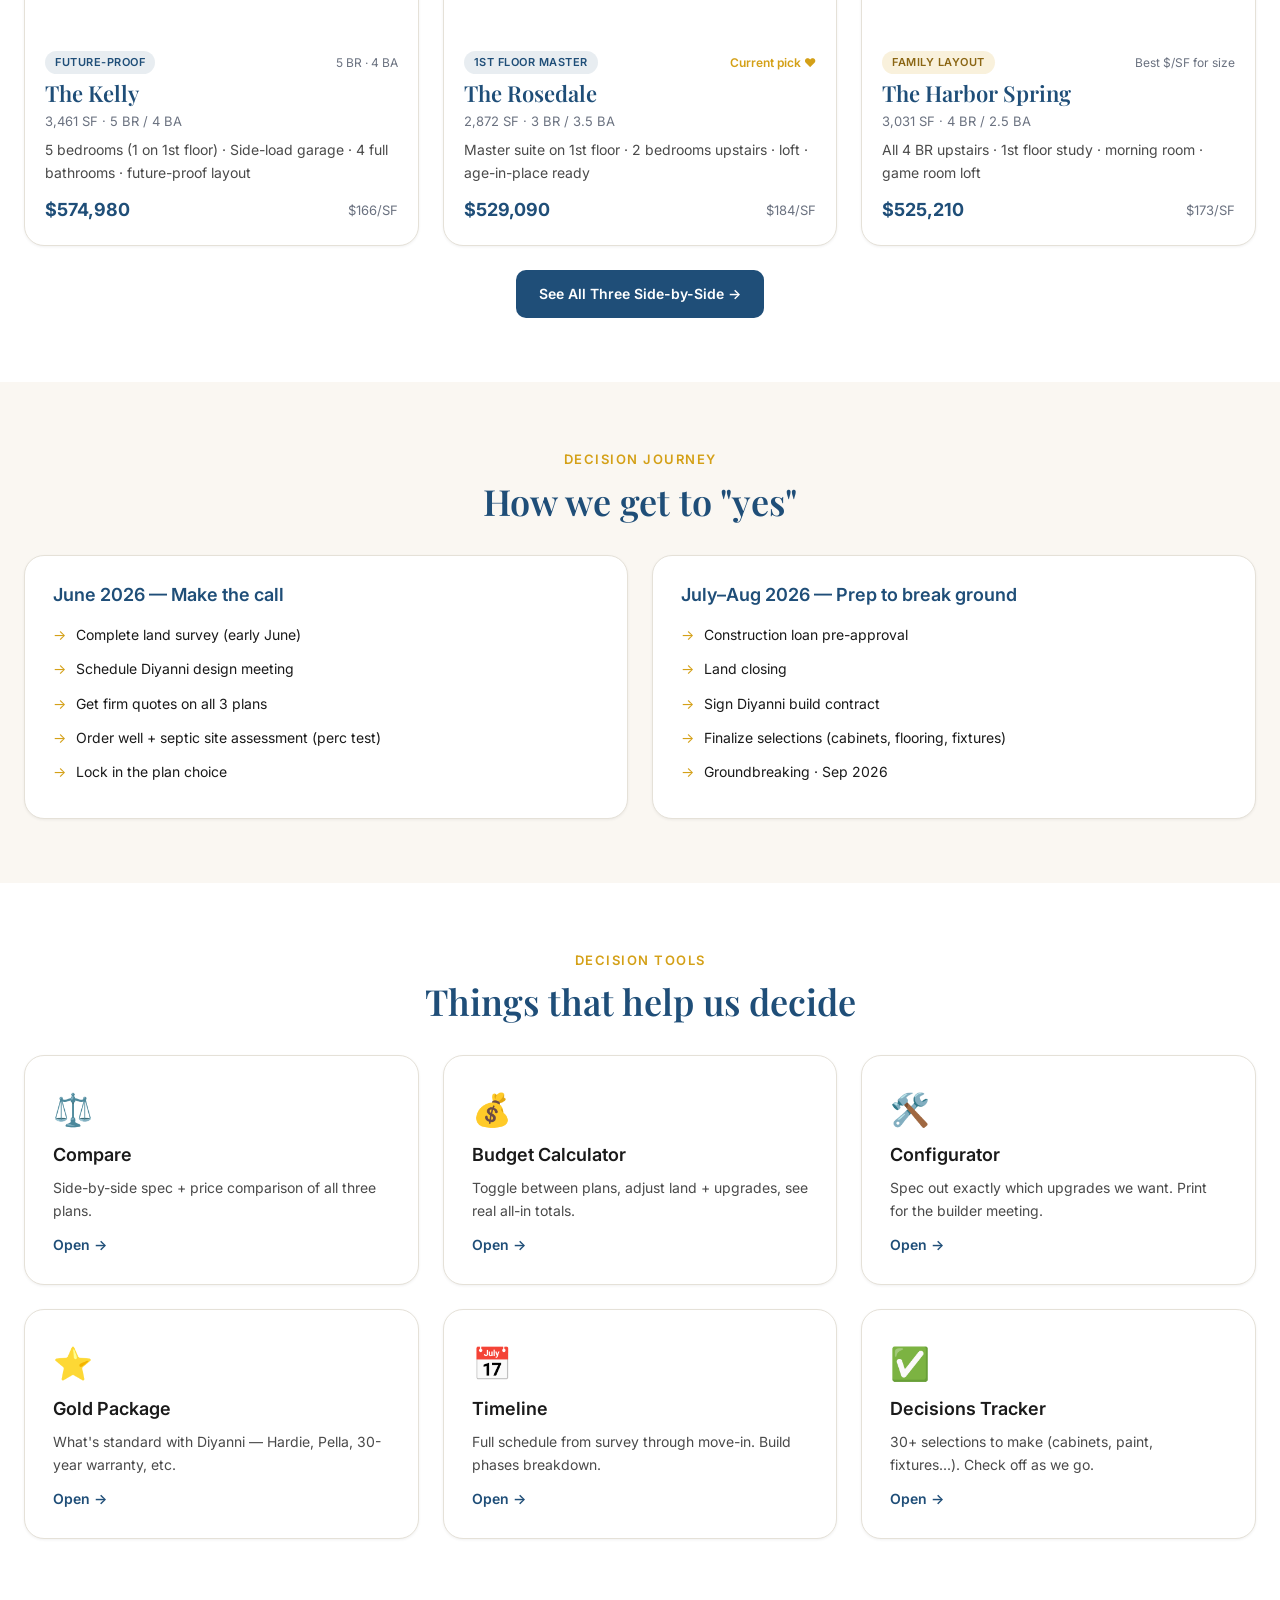
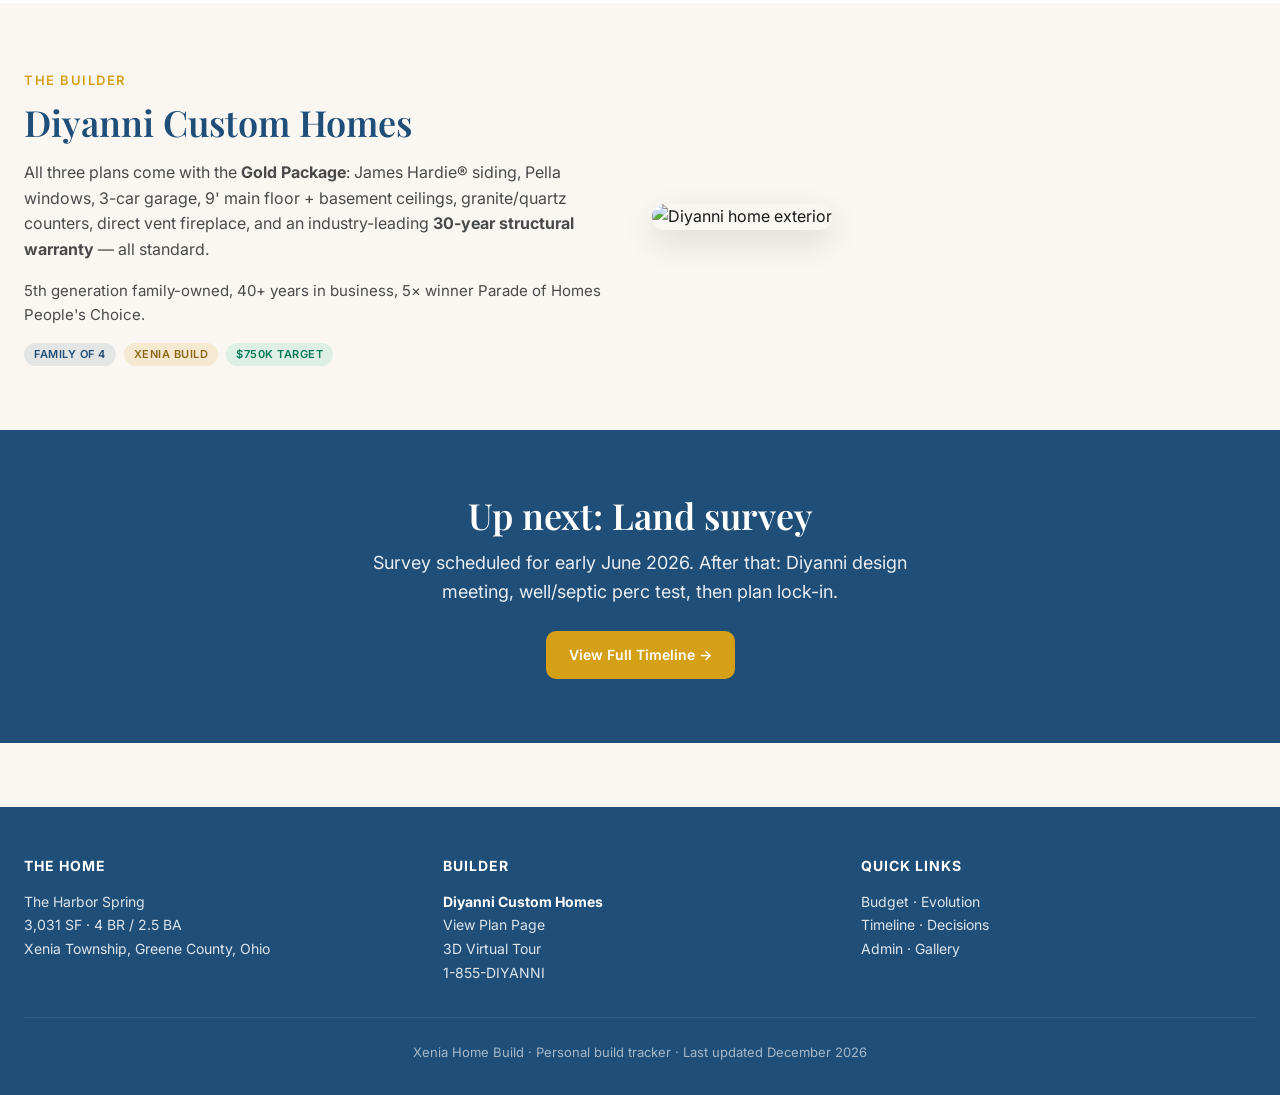
==== commit b1cddeb7: "Switch lean to Rosedale; add extended sunroom plan" ====
--- a/index.html
+++ b/index.html
@@ -91,7 +91,7 @@
         <div style="padding:20px; flex:1; display:flex; flex-direction:column;">
           <div style="display:flex; justify-content:space-between; align-items:center; margin-bottom:6px;">
             <span class="badge badge-primary">Future-Proof</span>
-            <span style="color:var(--accent); font-size:12px; font-weight:600;">Wife's pick ❤</span>
+            <span style="color:var(--text-light); font-size:12px;">5 BR · 4 BA</span>
           </div>
           <h3 style="font-size:22px; color:var(--primary); font-family:var(--font-display); margin-bottom:4px;">The Kelly</h3>
           <p style="color:var(--text-light); font-size:13px; margin-bottom:8px;">3,461 SF · 5 BR / 4 BA</p>
@@ -107,7 +107,7 @@
         <div style="padding:20px; flex:1; display:flex; flex-direction:column;">
           <div style="display:flex; justify-content:space-between; align-items:center; margin-bottom:6px;">
             <span class="badge badge-primary">1st Floor Master</span>
-            <span style="color:var(--text-light); font-size:12px;">Age-in-place</span>
+            <span style="color:var(--accent); font-size:12px; font-weight:600;">Current pick ❤</span>
           </div>
           <h3 style="font-size:22px; color:var(--primary); font-family:var(--font-display); margin-bottom:4px;">The Rosedale</h3>
           <p style="color:var(--text-light); font-size:13px; margin-bottom:8px;">2,872 SF · 3 BR / 3.5 BA</p>
